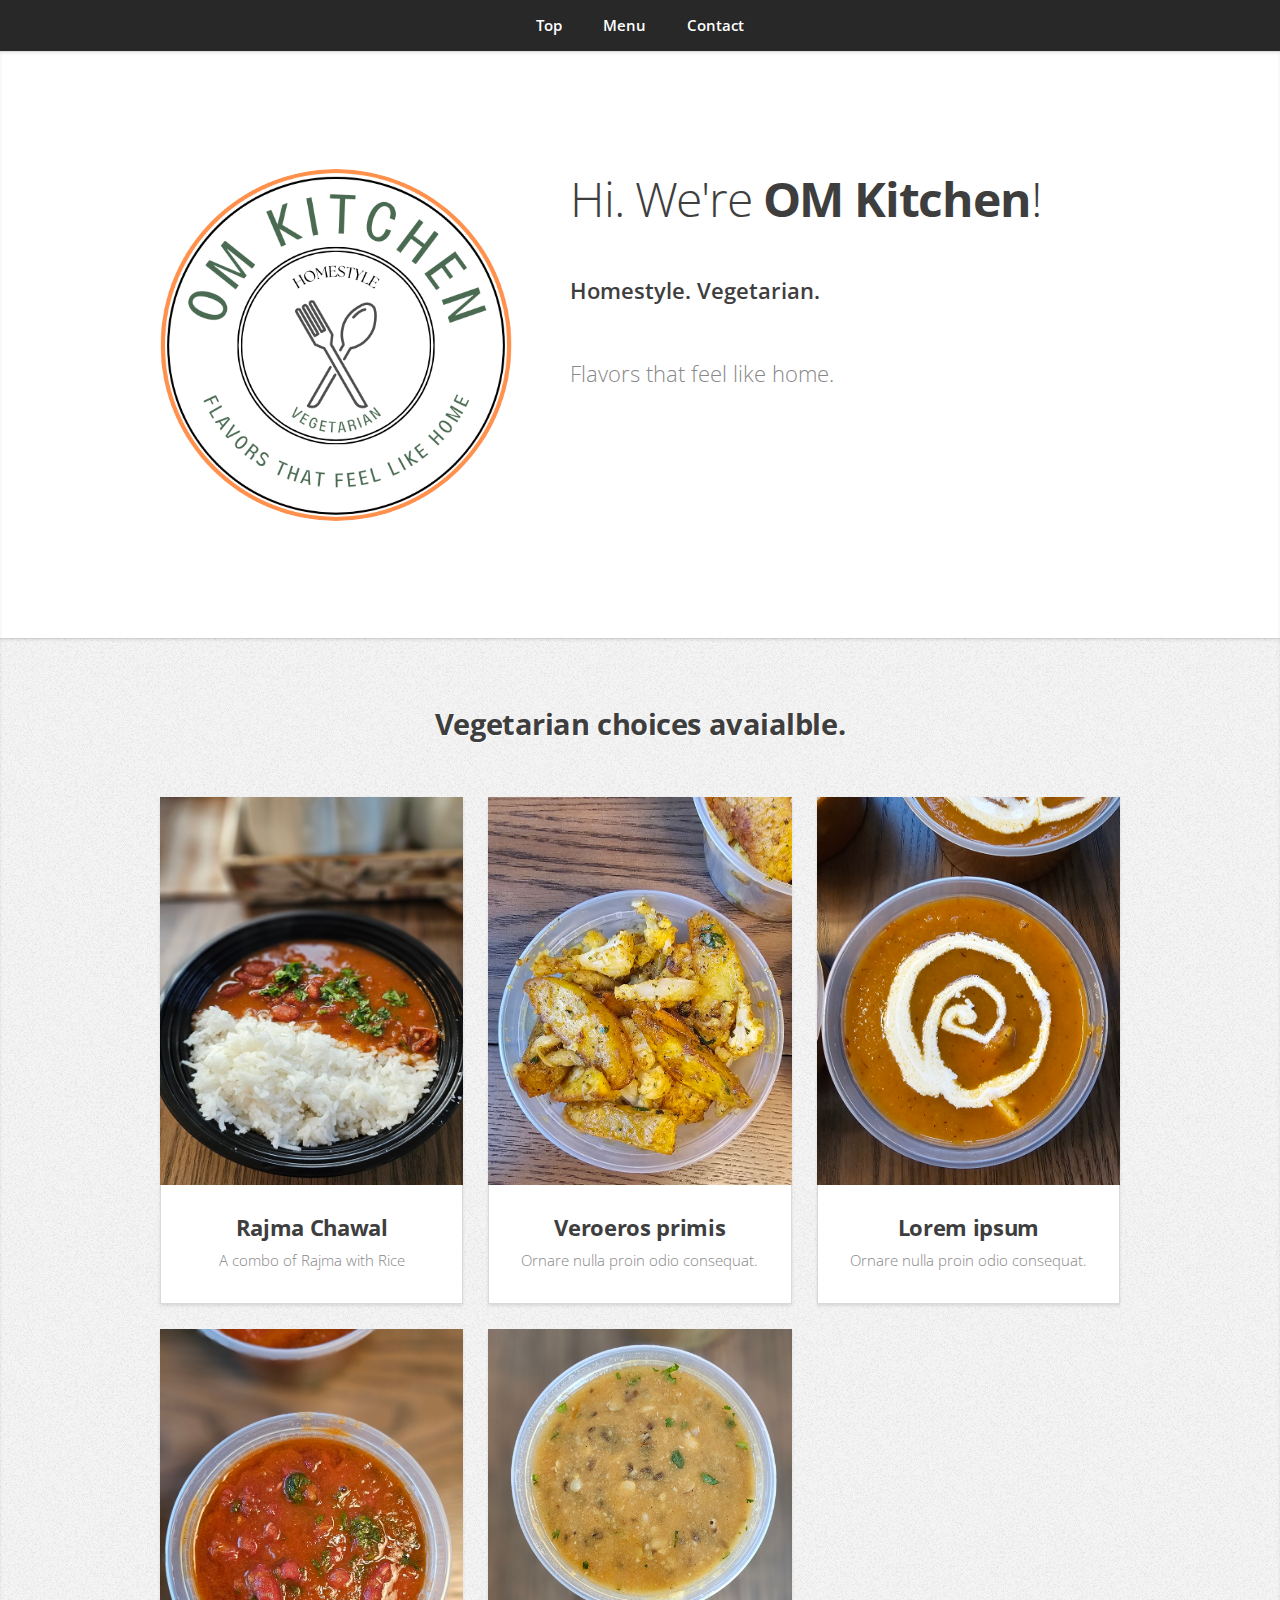
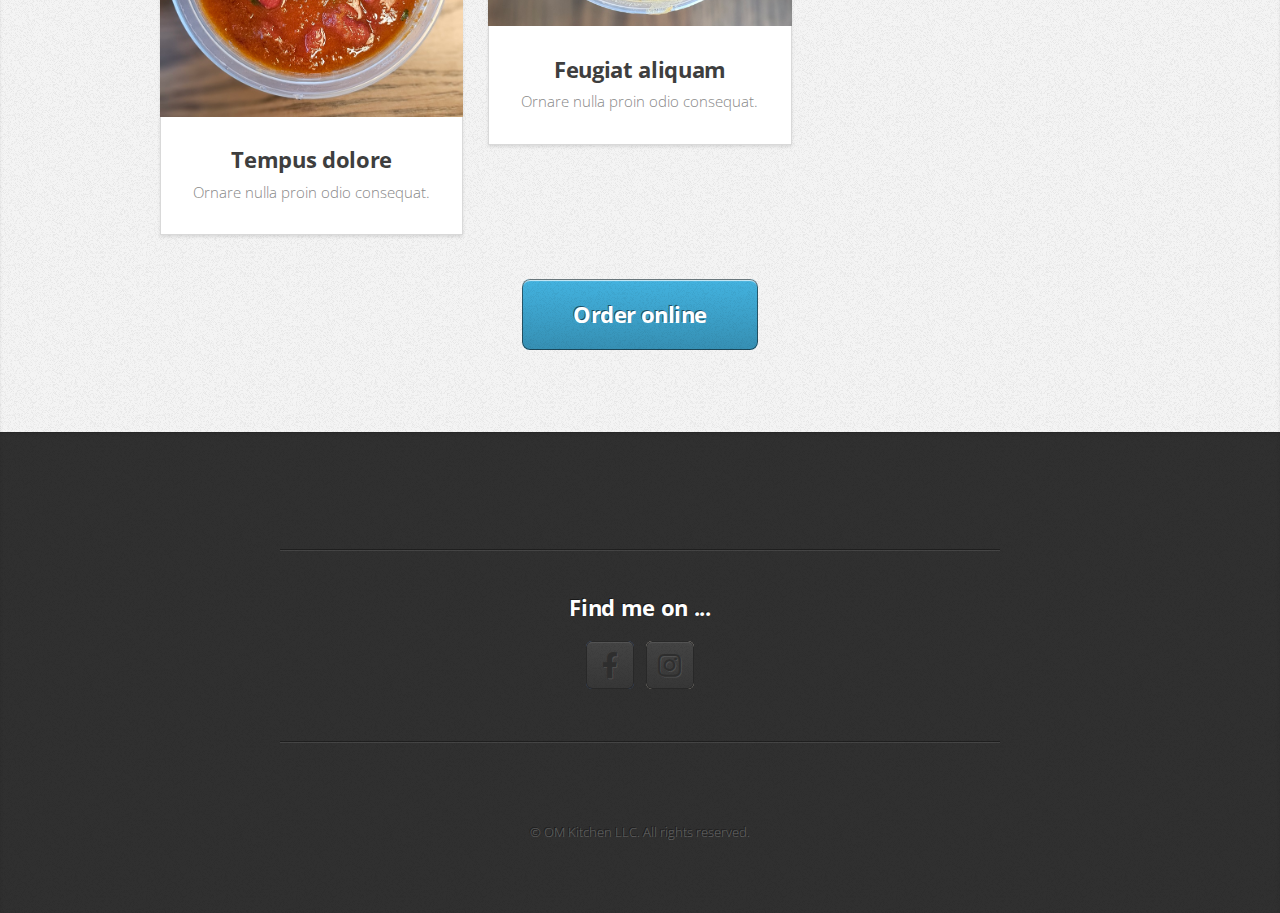
==== index.html @ d6ed2007 "Initial index page updates" ====
<!DOCTYPE HTML>
<!--
	Miniport by HTML5 UP
	html5up.net | @ajlkn
	Free for personal and commercial use under the CCA 3.0 license (html5up.net/license)
-->
<html>
	<head>
		<title>OM Kitchen - Flavors that feel like home</title>
		<meta charset="utf-8" />
		<meta name="viewport" content="width=device-width, initial-scale=1, user-scalable=no" />
		<link rel="stylesheet" href="assets/css/main.css" />
	</head>
	<body class="is-preload">

		<!-- Nav -->
			<nav id="nav">
				<ul class="container">
					<li><a href="#top">Top</a></li>
					<li><a href="#myMenu">Menu</a></li>
					<li><a href="#contact">Contact</a></li>
				</ul>
			</nav>

		<!-- Home -->
			<article id="top" class="wrapper style1">
				<div class="container">
					<div class="row">
						<div class="col-4 col-5-large col-12-medium">
							<span class="image fit"><img src="images/omkitchen_logo.png" alt="" /></span>
						</div>
						<div class="col-8 col-7-large col-12-medium">
							<header>
								<h1>Hi. We're <strong>OM Kitchen</strong>!</h1>
							</header>
							<p><strong>Homestyle. Vegetarian.</strong></p>
							<p>Flavors that feel like home.</p>
						</div>
					</div>
				</div>
			</article>

		<!-- Portfolio -->
			<article id="myMenu" class="wrapper style3">
				<div class="container">
					<header>
						<h2>Vegetarian choices avaialble.</h2>
					</header>
					<div class="row">
						<div class="col-4 col-6-medium col-12-small">
							<article class="box style2">
								<a href="#" class="image featured"><img src="images/combo_rc.jpg" alt="" /></a>
								<h3><a href="#">Rajma Chawal</a></h3>
								<p>A combo of Rajma with Rice</p>
							</article>
						</div>
						<div class="col-4 col-6-medium col-12-small">
							<article class="box style2">
								<a href="#" class="image featured"><img src="images/item_ga.jpg" alt="" /></a>
								<h3><a href="#">Veroeros primis</a></h3>
								<p>Ornare nulla proin odio consequat.</p>
							</article>
						</div>
						<div class="col-4 col-6-medium col-12-small">
							<article class="box style2">
								<a href="#" class="image featured"><img src="images/item_pbm.jpg" alt="" /></a>
								<h3><a href="#">Lorem ipsum</a></h3>
								<p>Ornare nulla proin odio consequat.</p>
							</article>
						</div>
						<div class="col-4 col-6-medium col-12-small">
							<article class="box style2">
								<a href="#" class="image featured"><img src="images/item_r.jpg" alt="" /></a>
								<h3><a href="#">Tempus dolore</a></h3>
								<p>Ornare nulla proin odio consequat.</p>
							</article>
						</div>
						<div class="col-4 col-6-medium col-12-small">
							<article class="box style2">
								<a href="#" class="image featured"><img src="images/item_dp.jpg" alt="" /></a>
								<h3><a href="#">Feugiat aliquam</a></h3>
								<p>Ornare nulla proin odio consequat.</p>
							</article>
						</div>
					</div>
					<footer>
						<a href="https://www.jotform.com/build/243621432026042" class="button large scrolly">Order online</a>
					</footer>
				</div>
			</article>

		<!-- Contact -->
			<article id="contact" class="wrapper style4">
				<div class="container medium">
					<div class="row">
						<div class="col-12">
							<hr />
							<h3>Find me on ...</h3>
							<ul class="social">
								<li><a href="#" class="icon brands fa-facebook-f"><span class="label">Facebook</span></a></li>
								<li><a href="#" class="icon brands fa-instagram"><span class="label">Instagram</span></a></li>
							</ul>
							<hr />
						</div>
					</div>
					<footer>
						<ul id="copyright">
							<li>&copy; OM Kitchen LLC. All rights reserved.</li>
						</ul>
					</footer>
				</div>
			</article>

		<!-- Scripts -->
			<script src="assets/js/jquery.min.js"></script>
			<script src="assets/js/jquery.scrolly.min.js"></script>
			<script src="assets/js/browser.min.js"></script>
			<script src="assets/js/breakpoints.min.js"></script>
			<script src="assets/js/util.js"></script>
			<script src="assets/js/main.js"></script>

	</body>
</html>
---- assets/css/main.css ----
@import url("https://fonts.googleapis.com/css?family=Open+Sans:300,300italic,600,600italic,700");
@import url("fontawesome-all.min.css");

/*
	Miniport by HTML5 UP
	html5up.net | @ajlkn
	Free for personal and commercial use under the CCA 3.0 license (html5up.net/license)
*/

html, body, div, span, applet, object,
iframe, h1, h2, h3, h4, h5, h6, p, blockquote,
pre, a, abbr, acronym, address, big, cite,
code, del, dfn, em, img, ins, kbd, q, s, samp,
small, strike, strong, sub, sup, tt, var, b,
u, i, center, dl, dt, dd, ol, ul, li, fieldset,
form, label, legend, table, caption, tbody,
tfoot, thead, tr, th, td, article, aside,
canvas, details, embed, figure, figcaption,
footer, header, hgroup, menu, nav, output, ruby,
section, summary, time, mark, audio, video {
	margin: 0;
	padding: 0;
	border: 0;
	font-size: 100%;
	font: inherit;
	vertical-align: baseline;}

article, aside, details, figcaption, figure,
footer, header, hgroup, menu, nav, section {
	display: block;}

body {
	line-height: 1;
}

ol, ul {
	list-style: none;
}

blockquote, q {
	quotes: none;
}

	blockquote:before, blockquote:after, q:before, q:after {
		content: '';
		content: none;
	}

table {
	border-collapse: collapse;
	border-spacing: 0;
}

body {
	-webkit-text-size-adjust: none;
}

mark {
	background-color: transparent;
	color: inherit;
}

input::-moz-focus-inner {
	border: 0;
	padding: 0;
}

input, select, textarea {
	-moz-appearance: none;
	-webkit-appearance: none;
	-ms-appearance: none;
	appearance: none;
}

/* Basic */

	html {
		box-sizing: border-box;
	}

	*, *:before, *:after {
		box-sizing: inherit;
	}

	body {
		padding-top: 3.5em;
	}

		body.is-preload *, body.is-preload *:before, body.is-preload *:after {
			-moz-animation: none !important;
			-webkit-animation: none !important;
			-ms-animation: none !important;
			animation: none !important;
			-moz-transition: none !important;
			-webkit-transition: none !important;
			-ms-transition: none !important;
			transition: none !important;
		}

	body, input, textarea, select {
		font-family: 'Open Sans', sans-serif;
		line-height: 1.85em;
		color: #888;
		font-weight: 300;
		font-size: 13pt;
	}

	a {
		-moz-transition: color .2s ease-in-out;
		-webkit-transition: color .2s ease-in-out;
		-ms-transition: color .2s ease-in-out;
		transition: color .2s ease-in-out;
		color: #43B3E0;
		text-decoration: underline;
	}

		a:hover {
			color: #43bff0 !important;
		}

		a img {
			border: 0;
		}

	b, strong {
		font-weight: 600;
		color: #3e3e3e;
	}

	i, em {
		font-style: italic;
	}

	sub {
		position: relative;
		top: 0.5em;
		font-size: 0.8em;
	}

	sup {
		position: relative;
		top: -0.5em;
		font-size: 0.8em;
	}

	blockquote {
		border-left: solid 0.75em #eee;
		padding: 1em 0 1em 1.5em;
		font-style: italic;
	}

	h1, h2, h3, h4, h5, h6 {
		color: #3e3e3e;
		margin: 0 0 0.75em 0;
	}

	h1 a, h2 a, h3 a, h4 a, h5 a, h6 a {
		text-decoration: none;
		color: inherit;
	}

	h2, h3, h4, h5, h6 {
		font-weight: 700;
	}

	h1 {
		font-size: 3.25em;
		letter-spacing: -0.025em;
		font-weight: 300;
	}

		h1 strong {
			font-weight: 700;
		}

	h2 {
		font-size: 2em;
		letter-spacing: -0.015em;
	}

	h3 {
		font-size: 1.5em;
		letter-spacing: -0.015em;
	}

	em, i {
		font-style: italic;
	}

	br.clear {
		clear: both;
	}

	hr {
		border: 0;
		border-top: solid 1px #444;
		border-top-color: rgba(0, 0, 0, 0.35);
		box-shadow: 0px 1px 0px 0px rgba(255, 255, 255, 0.1);
		height: 1px;
		margin: 3em 0;
	}

	p, ul, ol, dl, table {
		margin-bottom: 2em;
	}

	header {
		margin: 0 0 3em 0;
	}

		header > p {
			font-size: 1.25em;
			margin: 0;
		}

	footer {
		margin: 3em 0 0 0;
	}

		footer > p {
			font-size: 1.25em;
		}

/* Container */

	.container {
		margin: 0 auto;
		max-width: calc(100% - 50px);
		width: 1200px;
	}

		.container.medium {
			width: 900px;
		}

		@media screen and (max-width: 1680px) {

			.container {
				width: 1200px;
			}

				.container.medium {
					width: 900px;
				}

		}

		@media screen and (max-width: 1280px) {

			.container {
				width: 960px;
			}

				.container.medium {
					width: 720px;
				}

		}

		@media screen and (max-width: 980px) {

			.container {
				width: 100%;
			}

				.container.medium {
					width: 75%;
				}

		}

		@media screen and (max-width: 736px) {

			.container {
				width: 100%;
				max-width: calc(100% - 30px);
			}

				.container.medium {
					width: 100%;
				}

		}

/* Row */

	.row {
		display: flex;
		flex-wrap: wrap;
		box-sizing: border-box;
		align-items: stretch;
	}

		.row > * {
			box-sizing: border-box;
		}

		.row.gtr-uniform > * > :last-child {
			margin-bottom: 0;
		}

		.row.aln-left {
			justify-content: flex-start;
		}

		.row.aln-center {
			justify-content: center;
		}

		.row.aln-right {
			justify-content: flex-end;
		}

		.row.aln-top {
			align-items: flex-start;
		}

		.row.aln-middle {
			align-items: center;
		}

		.row.aln-bottom {
			align-items: flex-end;
		}

		.row > .imp {
			order: -1;
		}

		.row > .col-1 {
			width: 8.33333%;
		}

		.row > .off-1 {
			margin-left: 8.33333%;
		}

		.row > .col-2 {
			width: 16.66667%;
		}

		.row > .off-2 {
			margin-left: 16.66667%;
		}

		.row > .col-3 {
			width: 25%;
		}

		.row > .off-3 {
			margin-left: 25%;
		}

		.row > .col-4 {
			width: 33.33333%;
		}

		.row > .off-4 {
			margin-left: 33.33333%;
		}

		.row > .col-5 {
			width: 41.66667%;
		}

		.row > .off-5 {
			margin-left: 41.66667%;
		}

		.row > .col-6 {
			width: 50%;
		}

		.row > .off-6 {
			margin-left: 50%;
		}

		.row > .col-7 {
			width: 58.33333%;
		}

		.row > .off-7 {
			margin-left: 58.33333%;
		}

		.row > .col-8 {
			width: 66.66667%;
		}

		.row > .off-8 {
			margin-left: 66.66667%;
		}

		.row > .col-9 {
			width: 75%;
		}

		.row > .off-9 {
			margin-left: 75%;
		}

		.row > .col-10 {
			width: 83.33333%;
		}

		.row > .off-10 {
			margin-left: 83.33333%;
		}

		.row > .col-11 {
			width: 91.66667%;
		}

		.row > .off-11 {
			margin-left: 91.66667%;
		}

		.row > .col-12 {
			width: 100%;
		}

		.row > .off-12 {
			margin-left: 100%;
		}

		.row.gtr-0 {
			margin-top: 0px;
			margin-left: 0px;
		}

			.row.gtr-0 > * {
				padding: 0px 0 0 0px;
			}

			.row.gtr-0.gtr-uniform {
				margin-top: 0px;
			}

				.row.gtr-0.gtr-uniform > * {
					padding-top: 0px;
				}

		.row.gtr-25 {
			margin-top: -6.25px;
			margin-left: -6.25px;
		}

			.row.gtr-25 > * {
				padding: 6.25px 0 0 6.25px;
			}

			.row.gtr-25.gtr-uniform {
				margin-top: -6.25px;
			}

				.row.gtr-25.gtr-uniform > * {
					padding-top: 6.25px;
				}

		.row.gtr-50 {
			margin-top: -12.5px;
			margin-left: -12.5px;
		}

			.row.gtr-50 > * {
				padding: 12.5px 0 0 12.5px;
			}

			.row.gtr-50.gtr-uniform {
				margin-top: -12.5px;
			}

				.row.gtr-50.gtr-uniform > * {
					padding-top: 12.5px;
				}

		.row {
			margin-top: -25px;
			margin-left: -25px;
		}

			.row > * {
				padding: 25px 0 0 25px;
			}

			.row.gtr-uniform {
				margin-top: -25px;
			}

				.row.gtr-uniform > * {
					padding-top: 25px;
				}

		.row.gtr-150 {
			margin-top: -37.5px;
			margin-left: -37.5px;
		}

			.row.gtr-150 > * {
				padding: 37.5px 0 0 37.5px;
			}

			.row.gtr-150.gtr-uniform {
				margin-top: -37.5px;
			}

				.row.gtr-150.gtr-uniform > * {
					padding-top: 37.5px;
				}

		.row.gtr-200 {
			margin-top: -50px;
			margin-left: -50px;
		}

			.row.gtr-200 > * {
				padding: 50px 0 0 50px;
			}

			.row.gtr-200.gtr-uniform {
				margin-top: -50px;
			}

				.row.gtr-200.gtr-uniform > * {
					padding-top: 50px;
				}

		@media screen and (max-width: 1680px) {

			.row {
				display: flex;
				flex-wrap: wrap;
				box-sizing: border-box;
				align-items: stretch;
			}

				.row > * {
					box-sizing: border-box;
				}

				.row.gtr-uniform > * > :last-child {
					margin-bottom: 0;
				}

				.row.aln-left {
					justify-content: flex-start;
				}

				.row.aln-center {
					justify-content: center;
				}

				.row.aln-right {
					justify-content: flex-end;
				}

				.row.aln-top {
					align-items: flex-start;
				}

				.row.aln-middle {
					align-items: center;
				}

				.row.aln-bottom {
					align-items: flex-end;
				}

				.row > .imp-xlarge {
					order: -1;
				}

				.row > .col-1-xlarge {
					width: 8.33333%;
				}

				.row > .off-1-xlarge {
					margin-left: 8.33333%;
				}

				.row > .col-2-xlarge {
					width: 16.66667%;
				}

				.row > .off-2-xlarge {
					margin-left: 16.66667%;
				}

				.row > .col-3-xlarge {
					width: 25%;
				}

				.row > .off-3-xlarge {
					margin-left: 25%;
				}

				.row > .col-4-xlarge {
					width: 33.33333%;
				}

				.row > .off-4-xlarge {
					margin-left: 33.33333%;
				}

				.row > .col-5-xlarge {
					width: 41.66667%;
				}

				.row > .off-5-xlarge {
					margin-left: 41.66667%;
				}

				.row > .col-6-xlarge {
					width: 50%;
				}

				.row > .off-6-xlarge {
					margin-left: 50%;
				}

				.row > .col-7-xlarge {
					width: 58.33333%;
				}

				.row > .off-7-xlarge {
					margin-left: 58.33333%;
				}

				.row > .col-8-xlarge {
					width: 66.66667%;
				}

				.row > .off-8-xlarge {
					margin-left: 66.66667%;
				}

				.row > .col-9-xlarge {
					width: 75%;
				}

				.row > .off-9-xlarge {
					margin-left: 75%;
				}

				.row > .col-10-xlarge {
					width: 83.33333%;
				}

				.row > .off-10-xlarge {
					margin-left: 83.33333%;
				}

				.row > .col-11-xlarge {
					width: 91.66667%;
				}

				.row > .off-11-xlarge {
					margin-left: 91.66667%;
				}

				.row > .col-12-xlarge {
					width: 100%;
				}

				.row > .off-12-xlarge {
					margin-left: 100%;
				}

				.row.gtr-0 {
					margin-top: 0px;
					margin-left: 0px;
				}

					.row.gtr-0 > * {
						padding: 0px 0 0 0px;
					}

					.row.gtr-0.gtr-uniform {
						margin-top: 0px;
					}

						.row.gtr-0.gtr-uniform > * {
							padding-top: 0px;
						}

				.row.gtr-25 {
					margin-top: -6.25px;
					margin-left: -6.25px;
				}

					.row.gtr-25 > * {
						padding: 6.25px 0 0 6.25px;
					}

					.row.gtr-25.gtr-uniform {
						margin-top: -6.25px;
					}

						.row.gtr-25.gtr-uniform > * {
							padding-top: 6.25px;
						}

				.row.gtr-50 {
					margin-top: -12.5px;
					margin-left: -12.5px;
				}

					.row.gtr-50 > * {
						padding: 12.5px 0 0 12.5px;
					}

					.row.gtr-50.gtr-uniform {
						margin-top: -12.5px;
					}

						.row.gtr-50.gtr-uniform > * {
							padding-top: 12.5px;
						}

				.row {
					margin-top: -25px;
					margin-left: -25px;
				}

					.row > * {
						padding: 25px 0 0 25px;
					}

					.row.gtr-uniform {
						margin-top: -25px;
					}

						.row.gtr-uniform > * {
							padding-top: 25px;
						}

				.row.gtr-150 {
					margin-top: -37.5px;
					margin-left: -37.5px;
				}

					.row.gtr-150 > * {
						padding: 37.5px 0 0 37.5px;
					}

					.row.gtr-150.gtr-uniform {
						margin-top: -37.5px;
					}

						.row.gtr-150.gtr-uniform > * {
							padding-top: 37.5px;
						}

				.row.gtr-200 {
					margin-top: -50px;
					margin-left: -50px;
				}

					.row.gtr-200 > * {
						padding: 50px 0 0 50px;
					}

					.row.gtr-200.gtr-uniform {
						margin-top: -50px;
					}

						.row.gtr-200.gtr-uniform > * {
							padding-top: 50px;
						}

		}

		@media screen and (max-width: 1280px) {

			.row {
				display: flex;
				flex-wrap: wrap;
				box-sizing: border-box;
				align-items: stretch;
			}

				.row > * {
					box-sizing: border-box;
				}

				.row.gtr-uniform > * > :last-child {
					margin-bottom: 0;
				}

				.row.aln-left {
					justify-content: flex-start;
				}

				.row.aln-center {
					justify-content: center;
				}

				.row.aln-right {
					justify-content: flex-end;
				}

				.row.aln-top {
					align-items: flex-start;
				}

				.row.aln-middle {
					align-items: center;
				}

				.row.aln-bottom {
					align-items: flex-end;
				}

				.row > .imp-large {
					order: -1;
				}

				.row > .col-1-large {
					width: 8.33333%;
				}

				.row > .off-1-large {
					margin-left: 8.33333%;
				}

				.row > .col-2-large {
					width: 16.66667%;
				}

				.row > .off-2-large {
					margin-left: 16.66667%;
				}

				.row > .col-3-large {
					width: 25%;
				}

				.row > .off-3-large {
					margin-left: 25%;
				}

				.row > .col-4-large {
					width: 33.33333%;
				}

				.row > .off-4-large {
					margin-left: 33.33333%;
				}

				.row > .col-5-large {
					width: 41.66667%;
				}

				.row > .off-5-large {
					margin-left: 41.66667%;
				}

				.row > .col-6-large {
					width: 50%;
				}

				.row > .off-6-large {
					margin-left: 50%;
				}

				.row > .col-7-large {
					width: 58.33333%;
				}

				.row > .off-7-large {
					margin-left: 58.33333%;
				}

				.row > .col-8-large {
					width: 66.66667%;
				}

				.row > .off-8-large {
					margin-left: 66.66667%;
				}

				.row > .col-9-large {
					width: 75%;
				}

				.row > .off-9-large {
					margin-left: 75%;
				}

				.row > .col-10-large {
					width: 83.33333%;
				}

				.row > .off-10-large {
					margin-left: 83.33333%;
				}

				.row > .col-11-large {
					width: 91.66667%;
				}

				.row > .off-11-large {
					margin-left: 91.66667%;
				}

				.row > .col-12-large {
					width: 100%;
				}

				.row > .off-12-large {
					margin-left: 100%;
				}

				.row.gtr-0 {
					margin-top: 0px;
					margin-left: 0px;
				}

					.row.gtr-0 > * {
						padding: 0px 0 0 0px;
					}

					.row.gtr-0.gtr-uniform {
						margin-top: 0px;
					}

						.row.gtr-0.gtr-uniform > * {
							padding-top: 0px;
						}

				.row.gtr-25 {
					margin-top: -6.25px;
					margin-left: -6.25px;
				}

					.row.gtr-25 > * {
						padding: 6.25px 0 0 6.25px;
					}

					.row.gtr-25.gtr-uniform {
						margin-top: -6.25px;
					}

						.row.gtr-25.gtr-uniform > * {
							padding-top: 6.25px;
						}

				.row.gtr-50 {
					margin-top: -12.5px;
					margin-left: -12.5px;
				}

					.row.gtr-50 > * {
						padding: 12.5px 0 0 12.5px;
					}

					.row.gtr-50.gtr-uniform {
						margin-top: -12.5px;
					}

						.row.gtr-50.gtr-uniform > * {
							padding-top: 12.5px;
						}

				.row {
					margin-top: -25px;
					margin-left: -25px;
				}

					.row > * {
						padding: 25px 0 0 25px;
					}

					.row.gtr-uniform {
						margin-top: -25px;
					}

						.row.gtr-uniform > * {
							padding-top: 25px;
						}

				.row.gtr-150 {
					margin-top: -37.5px;
					margin-left: -37.5px;
				}

					.row.gtr-150 > * {
						padding: 37.5px 0 0 37.5px;
					}

					.row.gtr-150.gtr-uniform {
						margin-top: -37.5px;
					}

						.row.gtr-150.gtr-uniform > * {
							padding-top: 37.5px;
						}

				.row.gtr-200 {
					margin-top: -50px;
					margin-left: -50px;
				}

					.row.gtr-200 > * {
						padding: 50px 0 0 50px;
					}

					.row.gtr-200.gtr-uniform {
						margin-top: -50px;
					}

						.row.gtr-200.gtr-uniform > * {
							padding-top: 50px;
						}

		}

		@media screen and (max-width: 980px) {

			.row {
				display: flex;
				flex-wrap: wrap;
				box-sizing: border-box;
				align-items: stretch;
			}

				.row > * {
					box-sizing: border-box;
				}

				.row.gtr-uniform > * > :last-child {
					margin-bottom: 0;
				}

				.row.aln-left {
					justify-content: flex-start;
				}

				.row.aln-center {
					justify-content: center;
				}

				.row.aln-right {
					justify-content: flex-end;
				}

				.row.aln-top {
					align-items: flex-start;
				}

				.row.aln-middle {
					align-items: center;
				}

				.row.aln-bottom {
					align-items: flex-end;
				}

				.row > .imp-medium {
					order: -1;
				}

				.row > .col-1-medium {
					width: 8.33333%;
				}

				.row > .off-1-medium {
					margin-left: 8.33333%;
				}

				.row > .col-2-medium {
					width: 16.66667%;
				}

				.row > .off-2-medium {
					margin-left: 16.66667%;
				}

				.row > .col-3-medium {
					width: 25%;
				}

				.row > .off-3-medium {
					margin-left: 25%;
				}

				.row > .col-4-medium {
					width: 33.33333%;
				}

				.row > .off-4-medium {
					margin-left: 33.33333%;
				}

				.row > .col-5-medium {
					width: 41.66667%;
				}

				.row > .off-5-medium {
					margin-left: 41.66667%;
				}

				.row > .col-6-medium {
					width: 50%;
				}

				.row > .off-6-medium {
					margin-left: 50%;
				}

				.row > .col-7-medium {
					width: 58.33333%;
				}

				.row > .off-7-medium {
					margin-left: 58.33333%;
				}

				.row > .col-8-medium {
					width: 66.66667%;
				}

				.row > .off-8-medium {
					margin-left: 66.66667%;
				}

				.row > .col-9-medium {
					width: 75%;
				}

				.row > .off-9-medium {
					margin-left: 75%;
				}

				.row > .col-10-medium {
					width: 83.33333%;
				}

				.row > .off-10-medium {
					margin-left: 83.33333%;
				}

				.row > .col-11-medium {
					width: 91.66667%;
				}

				.row > .off-11-medium {
					margin-left: 91.66667%;
				}

				.row > .col-12-medium {
					width: 100%;
				}

				.row > .off-12-medium {
					margin-left: 100%;
				}

				.row.gtr-0 {
					margin-top: 0px;
					margin-left: 0px;
				}

					.row.gtr-0 > * {
						padding: 0px 0 0 0px;
					}

					.row.gtr-0.gtr-uniform {
						margin-top: 0px;
					}

						.row.gtr-0.gtr-uniform > * {
							padding-top: 0px;
						}

				.row.gtr-25 {
					margin-top: -6.25px;
					margin-left: -6.25px;
				}

					.row.gtr-25 > * {
						padding: 6.25px 0 0 6.25px;
					}

					.row.gtr-25.gtr-uniform {
						margin-top: -6.25px;
					}

						.row.gtr-25.gtr-uniform > * {
							padding-top: 6.25px;
						}

				.row.gtr-50 {
					margin-top: -12.5px;
					margin-left: -12.5px;
				}

					.row.gtr-50 > * {
						padding: 12.5px 0 0 12.5px;
					}

					.row.gtr-50.gtr-uniform {
						margin-top: -12.5px;
					}

						.row.gtr-50.gtr-uniform > * {
							padding-top: 12.5px;
						}

				.row {
					margin-top: -25px;
					margin-left: -25px;
				}

					.row > * {
						padding: 25px 0 0 25px;
					}

					.row.gtr-uniform {
						margin-top: -25px;
					}

						.row.gtr-uniform > * {
							padding-top: 25px;
						}

				.row.gtr-150 {
					margin-top: -37.5px;
					margin-left: -37.5px;
				}

					.row.gtr-150 > * {
						padding: 37.5px 0 0 37.5px;
					}

					.row.gtr-150.gtr-uniform {
						margin-top: -37.5px;
					}

						.row.gtr-150.gtr-uniform > * {
							padding-top: 37.5px;
						}

				.row.gtr-200 {
					margin-top: -50px;
					margin-left: -50px;
				}

					.row.gtr-200 > * {
						padding: 50px 0 0 50px;
					}

					.row.gtr-200.gtr-uniform {
						margin-top: -50px;
					}

						.row.gtr-200.gtr-uniform > * {
							padding-top: 50px;
						}

		}

		@media screen and (max-width: 736px) {

			.row {
				display: flex;
				flex-wrap: wrap;
				box-sizing: border-box;
				align-items: stretch;
			}

				.row > * {
					box-sizing: border-box;
				}

				.row.gtr-uniform > * > :last-child {
					margin-bottom: 0;
				}

				.row.aln-left {
					justify-content: flex-start;
				}

				.row.aln-center {
					justify-content: center;
				}

				.row.aln-right {
					justify-content: flex-end;
				}

				.row.aln-top {
					align-items: flex-start;
				}

				.row.aln-middle {
					align-items: center;
				}

				.row.aln-bottom {
					align-items: flex-end;
				}

				.row > .imp-small {
					order: -1;
				}

				.row > .col-1-small {
					width: 8.33333%;
				}

				.row > .off-1-small {
					margin-left: 8.33333%;
				}

				.row > .col-2-small {
					width: 16.66667%;
				}

				.row > .off-2-small {
					margin-left: 16.66667%;
				}

				.row > .col-3-small {
					width: 25%;
				}

				.row > .off-3-small {
					margin-left: 25%;
				}

				.row > .col-4-small {
					width: 33.33333%;
				}

				.row > .off-4-small {
					margin-left: 33.33333%;
				}

				.row > .col-5-small {
					width: 41.66667%;
				}

				.row > .off-5-small {
					margin-left: 41.66667%;
				}

				.row > .col-6-small {
					width: 50%;
				}

				.row > .off-6-small {
					margin-left: 50%;
				}

				.row > .col-7-small {
					width: 58.33333%;
				}

				.row > .off-7-small {
					margin-left: 58.33333%;
				}

				.row > .col-8-small {
					width: 66.66667%;
				}

				.row > .off-8-small {
					margin-left: 66.66667%;
				}

				.row > .col-9-small {
					width: 75%;
				}

				.row > .off-9-small {
					margin-left: 75%;
				}

				.row > .col-10-small {
					width: 83.33333%;
				}

				.row > .off-10-small {
					margin-left: 83.33333%;
				}

				.row > .col-11-small {
					width: 91.66667%;
				}

				.row > .off-11-small {
					margin-left: 91.66667%;
				}

				.row > .col-12-small {
					width: 100%;
				}

				.row > .off-12-small {
					margin-left: 100%;
				}

				.row.gtr-0 {
					margin-top: 0px;
					margin-left: 0px;
				}

					.row.gtr-0 > * {
						padding: 0px 0 0 0px;
					}

					.row.gtr-0.gtr-uniform {
						margin-top: 0px;
					}

						.row.gtr-0.gtr-uniform > * {
							padding-top: 0px;
						}

				.row.gtr-25 {
					margin-top: -3.75px;
					margin-left: -3.75px;
				}

					.row.gtr-25 > * {
						padding: 3.75px 0 0 3.75px;
					}

					.row.gtr-25.gtr-uniform {
						margin-top: -3.75px;
					}

						.row.gtr-25.gtr-uniform > * {
							padding-top: 3.75px;
						}

				.row.gtr-50 {
					margin-top: -7.5px;
					margin-left: -7.5px;
				}

					.row.gtr-50 > * {
						padding: 7.5px 0 0 7.5px;
					}

					.row.gtr-50.gtr-uniform {
						margin-top: -7.5px;
					}

						.row.gtr-50.gtr-uniform > * {
							padding-top: 7.5px;
						}

				.row {
					margin-top: -15px;
					margin-left: -15px;
				}

					.row > * {
						padding: 15px 0 0 15px;
					}

					.row.gtr-uniform {
						margin-top: -15px;
					}

						.row.gtr-uniform > * {
							padding-top: 15px;
						}

				.row.gtr-150 {
					margin-top: -22.5px;
					margin-left: -22.5px;
				}

					.row.gtr-150 > * {
						padding: 22.5px 0 0 22.5px;
					}

					.row.gtr-150.gtr-uniform {
						margin-top: -22.5px;
					}

						.row.gtr-150.gtr-uniform > * {
							padding-top: 22.5px;
						}

				.row.gtr-200 {
					margin-top: -30px;
					margin-left: -30px;
				}

					.row.gtr-200 > * {
						padding: 30px 0 0 30px;
					}

					.row.gtr-200.gtr-uniform {
						margin-top: -30px;
					}

						.row.gtr-200.gtr-uniform > * {
							padding-top: 30px;
						}

		}

/* Form */

	form label {
		color: #3e3e3e;
		font-weight: 700;
		display: block;
		margin: 0 0 0.5em 0;
	}

	form input[type=text],
	form input[type=email],
	form input[type=password],
	form select,
	form textarea {
		-moz-transition: background .2s ease-in-out, box-shadow .2s ease-in-out;
		-webkit-transition: background .2s ease-in-out, box-shadow .2s ease-in-out;
		-ms-transition: background .2s ease-in-out, box-shadow .2s ease-in-out;
		transition: background .2s ease-in-out, box-shadow .2s ease-in-out;
		-webkit-appearance: none;
		display: block;
		border: 0;
		padding: 0.75em;
		font-size: 1em;
		border-radius: 8px;
		border: solid 1px #ddd;
		background: #fff;
		color: #bbb;
		box-shadow: inset 0px 2px 3px 1px rgba(0, 0, 0, 0.05), 0px 1px 0px 0px rgba(255, 255, 255, 0.025);
		width: 100%;
	}

		form input[type=text]:focus,
		form input[type=email]:focus,
		form input[type=password]:focus,
		form select:focus,
		form textarea:focus {
			background: #fafafa;
			box-shadow: inset 0px 2px 5px 0px rgba(0, 0, 0, 0.05), 0px 1px 0px 0px rgba(255, 255, 255, 0.025), inset 0px 0px 2px 1px #43bff0;
		}

	form textarea {
		height: 15em;
	}

	form .actions:last-child {
		margin-bottom: 0;
	}

	form ::-webkit-input-placeholder {
		color: #555 !important;
	}

	form :-moz-placeholder {
		color: #555 !important;
	}

	form ::-moz-placeholder {
		color: #555 !important;
	}

	form :-ms-input-placeholder {
		color: #555 !important;
	}

	form ::-moz-focus-inner {
		border: 0;
	}

/* Tables */

	table {
		width: 100%;
	}

		table.default {
			width: 100%;
		}

			table.default tr {
				border-top: solid 1px #eee;
			}

				table.default tr:first-child {
					border-top: 0;
				}

			table.default td {
				padding: 0.5em 1em 0.5em 1em;
			}

			table.default th {
				text-align: left;
				padding: 0.5em 1em 0.5em 1em;
				font-weight: 600;
				margin: 0 0 1em 0;
			}

			table.default thead {
				background: #4f4f4f;
				color: #fff;
			}

/* Section/Article */

	section, article {
		margin-bottom: 3em;
	}

	section > :last-child,
	article > :last-child,
	section:last-child,
	article:last-child {
		margin-bottom: 0;
	}

/* Image */

	.image {
		display: inline-block;
		position: relative;
	}

		.image img {
			display: block;
			width: 100%;
		}

		.image.fit {
			display: block;
			width: 100%;
		}

		.image.featured {
			display: block;
			width: 100%;
			margin: 0 0 2em 0;
		}

		.image.left {
			float: left;
			margin: 0 2em 2em 0;
		}

		.image.centered {
			display: block;
			margin: 0 0 2em 0;
		}

			.image.centered img {
				margin: 0 auto;
				width: auto;
			}

/* Button */

	input[type="button"],
	input[type="submit"],
	input[type="reset"],
	button,
	.button {
		background-image: url("images/bg.png"), -moz-linear-gradient(top, rgba(0, 0, 0, 0), rgba(0, 0, 0, 0.2));
		background-image: url("images/bg.png"), -webkit-linear-gradient(top, rgba(0, 0, 0, 0), rgba(0, 0, 0, 0.2));
		background-image: url("images/bg.png"), -ms-linear-gradient(top, rgba(0, 0, 0, 0), rgba(0, 0, 0, 0.2));
		background-image: url("images/bg.png"), linear-gradient(top, rgba(0, 0, 0, 0), rgba(0, 0, 0, 0.2));
		-moz-transition: background-color .2s ease-in-out;
		-webkit-transition: background-color .2s ease-in-out;
		-ms-transition: background-color .2s ease-in-out;
		transition: background-color .2s ease-in-out;
		-webkit-appearance: none;
		position: relative;
		display: inline-block;
		color: #fff !important;
		text-decoration: none;
		font-weight: 700;
		border: 0;
		outline: 0;
		cursor: pointer;
		border-radius: 8px;
		text-shadow: -1px -1px 0.5px rgba(0, 0, 0, 0.5);
		overflow: hidden;
		box-shadow: inset 0px 0px 0px 1px rgba(0, 0, 0, 0.5), inset 0px 2px 1px 0px rgba(255, 255, 255, 0.75);
		background-color: #43B3E0;
		padding: 1em 2.35em 1em 2.35em;
		font-size: 1.1em;
		max-width: 24em;
	}

		input[type="button"]:hover,
		input[type="submit"]:hover,
		input[type="reset"]:hover,
		button:hover,
		.button:hover {
			background-color: #43bff0;
			color: #fff !important;
		}

		input[type="button"]:active,
		input[type="submit"]:active,
		input[type="reset"]:active,
		button:active,
		.button:active {
			background-color: #3BA8D3;
			top: 1px;
		}

		input[type="button"].large,
		input[type="submit"].large,
		input[type="reset"].large,
		button.large,
		.button.large {
			font-size: 1.5em;
			letter-spacing: -0.025em;
		}

		input[type="button"].alt,
		input[type="submit"].alt,
		input[type="reset"].alt,
		button.alt,
		.button.alt {
			background-color: #444;
			box-shadow: inset 0px 0px 0px 1px #242424, inset 0px 2px 1px 0px rgba(255, 255, 255, 0.2);
		}

			input[type="button"].alt:hover,
			input[type="submit"].alt:hover,
			input[type="reset"].alt:hover,
			button.alt:hover,
			.button.alt:hover {
				background-color: #4f4f4f;
				color: #fff !important;
			}

			input[type="button"].alt:active,
			input[type="submit"].alt:active,
			input[type="reset"].alt:active,
			button.alt:active,
			.button.alt:active {
				background-color: #3f3f3f;
			}

/* List */

	ul {
		list-style: disc;
		padding-left: 1em;
	}

		ul li {
			padding-left: 0.5em;
		}

	ol {
		list-style: decimal;
		padding-left: 1.25em;
	}

		ol li {
			padding-left: 0.25em;
		}

/* Social */

	ul.social {
		cursor: default;
		margin: 0;
		list-style: none;
		padding-left: 0;
	}

		ul.social li {
			position: relative;
			display: inline-block;
			margin: 0.25em;
			top: 0;
			padding-left: 0;
		}

			ul.social li a {
				-moz-transition: top .2s ease-in-out;
				-webkit-transition: top .2s ease-in-out;
				-ms-transition: top .2s ease-in-out;
				transition: top .2s ease-in-out;
				display: block;
				width: 48px;
				height: 48px;
				border-radius: 6px;
				top: 0;
				position: relative;
			}

				ul.social li a:before {
					background-image: url("images/bg.png"), -moz-linear-gradient(top, rgba(0, 0, 0, 0), rgba(0, 0, 0, 0.2));
					background-image: url("images/bg.png"), -webkit-linear-gradient(top, rgba(0, 0, 0, 0), rgba(0, 0, 0, 0.2));
					background-image: url("images/bg.png"), -ms-linear-gradient(top, rgba(0, 0, 0, 0), rgba(0, 0, 0, 0.2));
					background-image: url("images/bg.png"), linear-gradient(top, rgba(0, 0, 0, 0), rgba(0, 0, 0, 0.2));
					-moz-transition: background-color .2s ease-in-out;
					-webkit-transition: background-color .2s ease-in-out;
					-ms-transition: background-color .2s ease-in-out;
					transition: background-color .2s ease-in-out;
					background-color: #444;
					border-radius: 6px;
					box-shadow: inset 0px 0px 0px 1px #282828, inset 0px 2px 1px 0px rgba(255, 255, 255, 0.1);
					color: #2E2E2E !important;
					display: block;
					font-size: 26px;
					height: 48px;
					line-height: 48px;
					text-align: center;
					outline: 0;
					overflow: hidden;
					text-shadow: 1px 1px 0px rgba(255, 255, 255, 0.1);
					width: 48px;
				}

				ul.social li a.fa-twitter {
					background-color: #2DAAE4;
				}

				ul.social li a.fa-facebook-f {
					background-color: #3C5A98;
				}

				ul.social li a.fa-dribbble {
					background-color: #C4376B;
				}

				ul.social li a.fa-linkedin-in {
					background-color: #006599;
				}

				ul.social li a.fa-tumblr {
					background-color: #51718A;
				}

				ul.social li a.fa-google-plus {
					background-color: #DA2713;
				}

				ul.social li a.fa-github {
					background-color: #FAFAFA;
				}

				ul.social li a.fa-rss {
					background-color: #F2600B;
				}

				ul.social li a.fa-instagram {
					background-color: #E0D7C8;
				}

				ul.social li a.fa-foursquare {
					background-color: #39A3D4;
				}

				ul.social li a.fa-skype {
					background-color: #10BEF1;
				}

				ul.social li a.fa-soundcloud {
					background-color: #FE5419;
				}

				ul.social li a.fa-youtube {
					background-color: #BF2E25;
				}

				ul.social li a.fa-blogger {
					background-color: #FF6501;
				}

				ul.social li a.fa-flickr {
					background-color: #0062DB;
				}

				ul.social li a.fa-vimeo {
					background-color: #4C8AB0;
				}

				ul.social li a:hover {
					top: -5px;
				}

					ul.social li a:hover:before {
						background-color: transparent;
					}

/* Actions */

	ul.actions {
		list-style: none;
		padding-left: 0;
	}

		ul.actions li {
			display: inline-block;
			margin: 0 0 0 1em;
			padding-left: 0;
		}

			ul.actions li:first-child {
				margin-left: 0;
			}

/* Box */

	.box {
		background: #fff;
		box-shadow: inset 0px 0px 0px 1px rgba(0, 0, 0, 0.15), 0px 2px 3px 0px rgba(0, 0, 0, 0.1);
		text-align: center;
		padding: 2em;
	}

		.box.style1 {
			padding: 3em 2em 3.5em 2em;
		}

			.box.style1 h3 {
				margin-bottom: 0.5em;
			}

		.box.style2 h3 {
			margin-bottom: 0.25em;
		}

		.box.style2 .image {
			position: relative;
			left: 2em;
			top: 2em;
			margin: -4em 0 4em -4em;
			width: auto;
		}

/* Icons */

	.icon {
		text-decoration: none;
		text-decoration: none;
	}

		.icon:before {
			-moz-osx-font-smoothing: grayscale;
			-webkit-font-smoothing: antialiased;
			display: inline-block;
			font-style: normal;
			font-variant: normal;
			text-rendering: auto;
			line-height: 1;
			text-transform: none !important;
			font-family: 'Font Awesome 5 Free';
			font-weight: 400;
		}

		.icon:before {
			font-size: 1.25em;
		}

		.icon > .label {
			display: none;
		}

		.icon.solid:before {
			font-weight: 900;
		}

		.icon.brands:before {
			font-family: 'Font Awesome 5 Brands';
		}

		.icon.featured {
			color: #EA8A95;
			display: block;
			margin: 0 0 1.5em 0;
			cursor: default;
		}

			.icon.featured:before {
				font-size: 6em;
			}

/* Wrappers */

	.wrapper {
		background-image: url("images/bg.png");
		box-shadow: inset 0px 1px 0px 0px rgba(0, 0, 0, 0.05), inset 0px 2px 3px 0px rgba(0, 0, 0, 0.1);
		padding: 8em 0 8em 0;
		text-align: center;
	}

		.wrapper.style1 {
			background-image: none;
			background-color: #fff;
		}

		.wrapper.style2 {
			background-color: #fafafa;
			text-shadow: 1px 1px 0px #fff;
		}

		.wrapper.style3 {
			background-color: #f4f4f4;
			text-shadow: 1px 1px 0px #fff;
		}

		.wrapper.style4 {
			background-color: #303030;
			color: #999;
			text-shadow: -1px -1px 0px #181818;
		}

			.wrapper.style4 h1, .wrapper.style4 h2, .wrapper.style4 h3, .wrapper.style4 h4, .wrapper.style4 h5, .wrapper.style4 h6 {
				color: #fff;
			}

			.wrapper.style4 form input[type=text],
			.wrapper.style4 form input[type=password],
			.wrapper.style4 form select,
			.wrapper.style4 form textarea {
				border: none;
				background: #282828;
			}

				.wrapper.style4 form input[type=text]:focus,
				.wrapper.style4 form input[type=password]:focus,
				.wrapper.style4 form select:focus,
				.wrapper.style4 form textarea:focus {
					background: #252525;
				}

/* Nav */

	#nav {
		background-color: #282828;
		text-align: center;
		position: fixed;
		left: 0;
		top: 0;
		width: 100%;
		z-index: 10000;
		cursor: default;
		height: 3.5em;
		line-height: 3.5em;
	}

		#nav ul {
			margin-bottom: 0;
			list-style: none;
			padding-left: 0;
		}

		#nav li {
			display: inline-block;
			padding-left: 0;
		}

		#nav a {
			-moz-transition: background-color .2s ease-in-out;
			-webkit-transition: background-color .2s ease-in-out;
			-ms-transition: background-color .2s ease-in-out;
			transition: background-color .2s ease-in-out;
			position: relative;
			display: block;
			color: #fff;
			text-decoration: none;
			outline: 0;
			font-weight: 600;
			border-radius: 8px;
			color: #fff;
			height: 2.5em;
			line-height: 2.5em;
			padding: 0 1.25em;
		}

			#nav a:hover {
				color: #fff !important;
				background: #383838;
			}

			#nav a.active {
				background: #484848;
			}

				#nav a.active:before {
					content: '';
					display: block;
					position: absolute;
					bottom: -0.6em;
					left: 50%;
					margin-left: -0.75em;
					border-left: solid 0.75em transparent;
					border-right: solid 0.75em transparent;
					border-top: solid 0.6em #282828;
				}

/* Articles */

	body > article {
		margin-bottom: 0;
	}

	#top {
		padding: 10em 0 10em 0;
		text-align: left;
	}

		#top .image {
			border-radius: 100%;
			width: 20em;
			height: 20em;
			margin: 0;
		}

			#top .image img {
				border-radius: 100%;
			}

		#top h1 {
			margin-top: 0.35em;
		}

		#top p {
			font-size: 1.5em;
			line-height: 1.75em;
		}

			#top p a {
				color: inherit;
			}

	#contact footer {
		font-size: 0.9em;
	}

/* Copyright */

	#copyright {
		color: #666;
		font-size: 1em;
		line-height: 1em;
		list-style: none;
		padding-left: 0;
		margin-bottom: 0;
	}

		#copyright li {
			display: inline-block;
			border-left: solid 1px rgba(0, 0, 0, 0.5);
			box-shadow: -1px 0px 0px 0px rgba(255, 255, 255, 0.1);
			padding: 0 0 0 1em;
			margin: 0 0 0 1em;
		}

			#copyright li:first-child {
				border: 0;
				box-shadow: none;
				padding-left: 0;
				margin-left: 0;
			}

		#copyright a {
			-moz-transition: color .2s ease-in-out;
			-webkit-transition: color .2s ease-in-out;
			-ms-transition: color .2s ease-in-out;
			transition: color .2s ease-in-out;
			color: inherit;
		}

			#copyright a:hover {
				color: #777;
			}

/* Large */

	@media screen and (max-width: 1280px) {

		/* Basic */

			body {
				font-size: 11pt;
			}

			input, textarea, select {
				font-size: 11pt;
			}

			header {
				margin: 0 0 4em 0;
			}

		/* Wrappers */

			.wrapper {
				padding: 5em 0 5em 0;
				text-align: center;
			}

				.wrapper.style4 .row-special {
					margin: 2em 0 0 0;
					padding: 2em 0 2em 0;
				}

		/* Articles */

			#top {
				padding: 8em 0;
			}

				#top .image {
					width: 24em;
					height: 24em;
					margin: 0;
				}

	}

/* Medium */

	@media screen and (max-width: 980px) {

		/* Articles */

			#top {
				text-align: center;
				padding: 5em 0;
			}

				#top .image {
					margin: 0 auto 2em auto;
				}

	}

/* Small */

	@media screen and (max-width: 736px) {

		/* Basic */

			body {
				padding-top: 44px;
			}

			body, input, textarea, select {
				line-height: 1.75em;
				font-size: 10pt;
				letter-spacing: 0;
			}

			h1, h2, h3, h4, h5, h6 {
				font-size: 1.25em;
				margin: 0 0 0.4em 0;
			}

			h1 {
				font-size: 2.25em;
				line-height: 1.25em;
			}

			header {
				margin: 0 0 2em 0;
			}

				header > p {
					font-size: 1.25em;
				}

			footer {
				margin: 2.5em 0 0 0;
			}

				footer > p {
					font-size: 1.25em;
				}

			hr {
				margin: 1.5em 0 2em 0;
			}

		/* Section/Article */

			section, article {
				clear: both;
			}

		/* Button */

			input[type="button"],
			input[type="submit"],
			input[type="reset"],
			button,
			.button {
				text-align: center;
				font-size: 1.2em;
				width: 100%;
				padding: 1em 0 1em 0;
			}

				input[type="button"].large,
				input[type="submit"].large,
				input[type="reset"].large,
				button.large,
				.button.large {
					font-size: 1.2em;
					letter-spacing: 0;
				}

		/* Social */

			ul.social {
				padding: 1em 0.5em 0 0.5em;
			}

				ul.social li {
					margin: 0.5em 0.5em 0.5em 0.5em;
				}

					ul.social li a {
						top: 0 !important;
					}

						ul.social li a:before {
							background-color: transparent !important;
						}

		/* Actions */

			ul.actions {
				margin: 0;
			}

				ul.actions li {
					display: block;
					margin: 15px 0 0 0;
				}

					ul.actions li:first-child {
						margin-top: 0;
					}

		/* Box */

			.box {
				padding: 30px 20px 30px 20px;
				margin: 0 0 20px 0 !important;
			}

				.box h3 {
					margin-bottom: 0.25em;
				}

				.box .image.centered {
					margin-bottom: 1em;
				}

				.box .image.featured {
					position: relative;
					left: 20px;
					top: 20px;
					margin: -50px 0 50px -40px;
					width: auto;
				}

				.box.style1 {
					max-width: 32em;
					margin-left: auto !important;
					margin-right: auto !important;
				}

				.box.style2 {
					max-width: 32em;
					margin-left: auto !important;
					margin-right: auto !important;
				}

		/* Wrappers */

			.wrapper {
				padding: 3em 0;
				text-align: center;
			}

		/* Nav */

			#nav {
				height: 44px;
				line-height: 44px;
			}

				#nav a {
					padding: 0 0.75em;
					height: inherit;
					line-height: inherit;
					border-radius: 0;
				}

					#nav a:hover {
						background-color: transparent;
					}

		/* Articles */

			#top {
				padding: 3em 0;
			}

				#top .image {
					width: 15em;
					height: 15em;
					margin-bottom: 0;
				}

				#top p {
					font-size: 1em;
				}

			#contact footer {
				margin: 0;
			}

		/* Copyright */

			#copyright {
				font-size: 1em;
				margin: 0;
			}

				#copyright li {
					display: block;
					margin: 1em 0 0 0;
					padding: 0;
					box-shadow: none;
					border-left: 0;
				}

					#copyright li:first-child {
						margin-top: 0;
					}

	}
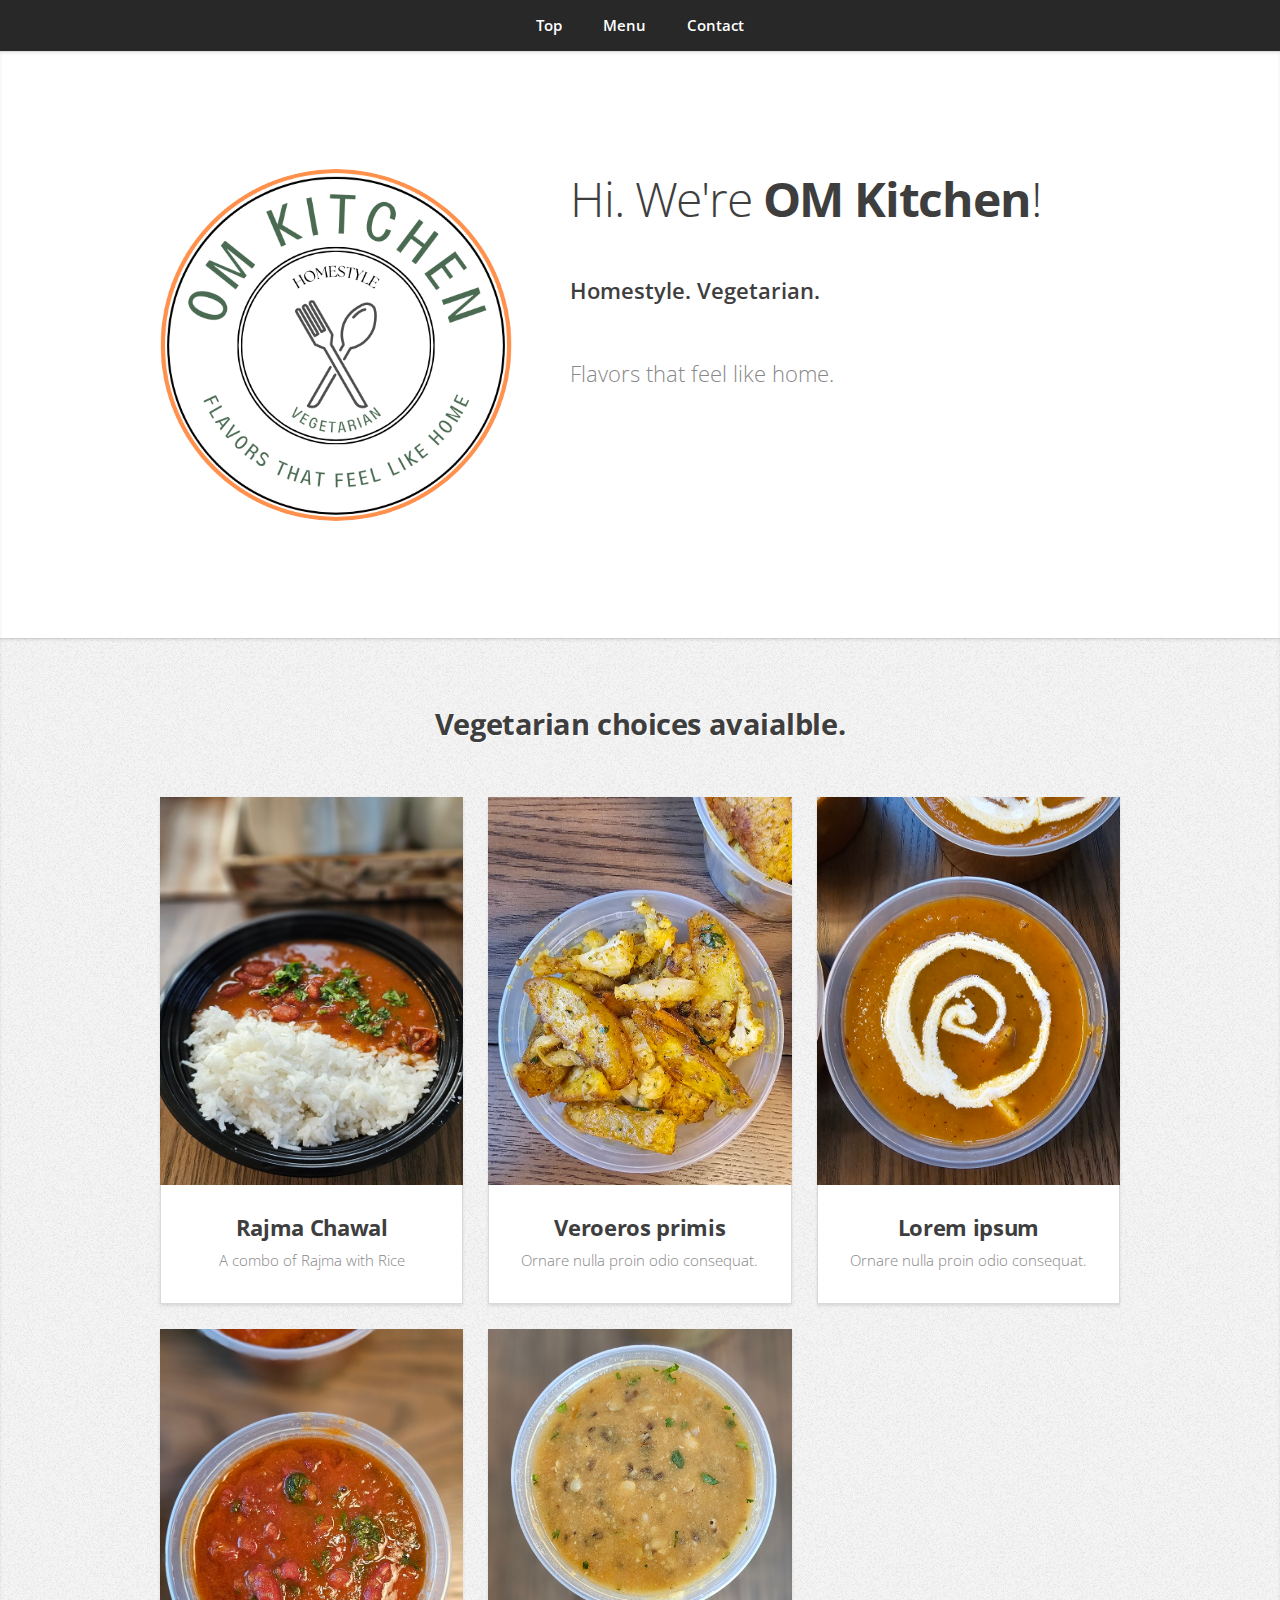
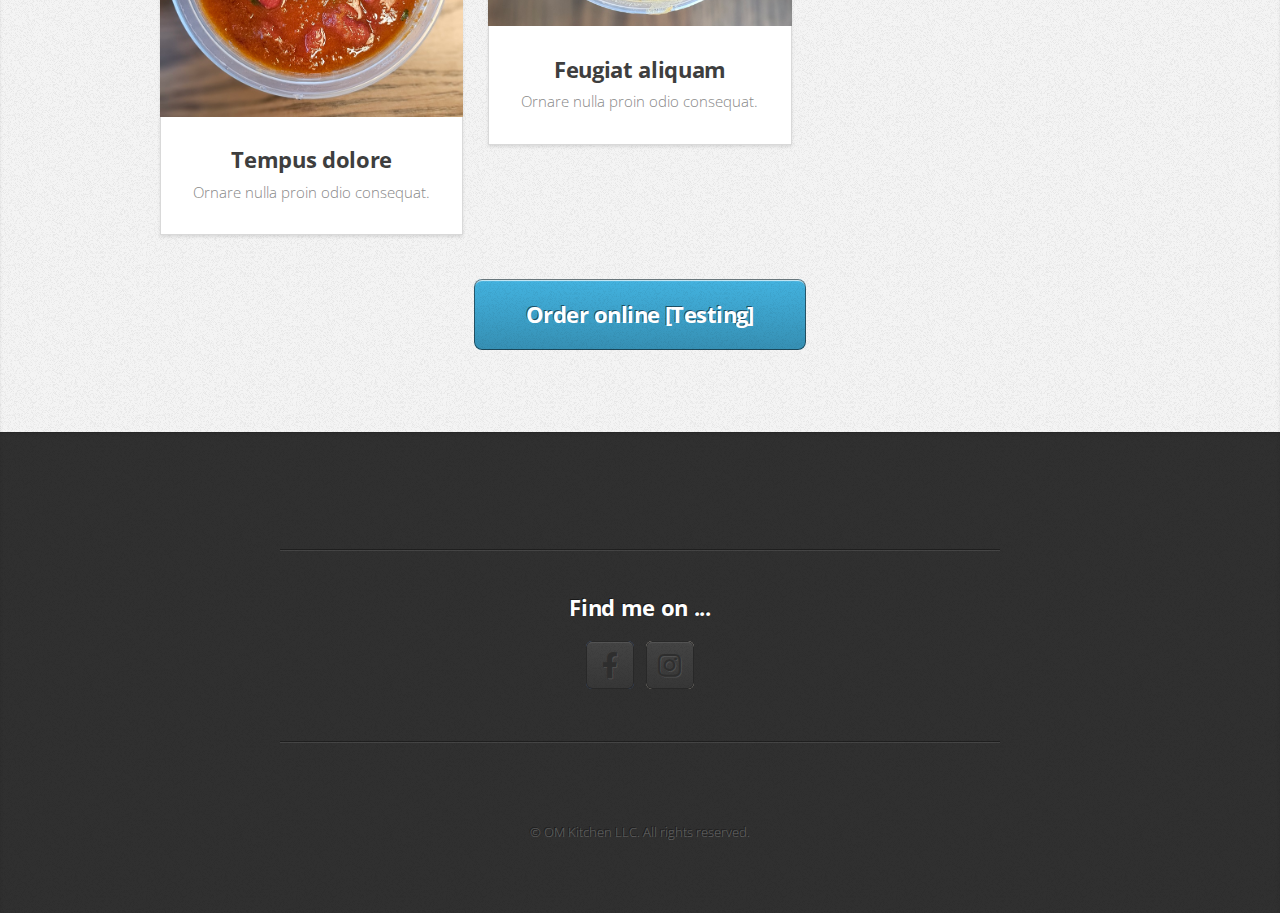
==== commit c2ccb495: "Change button to testing" ====
--- a/index.html
+++ b/index.html
@@ -84,7 +84,7 @@
 						</div>
 					</div>
 					<footer>
-						<a href="https://www.jotform.com/build/243621432026042" class="button large scrolly">Order online</a>
+						<a href="https://www.jotform.com/build/243621432026042" class="button large scrolly">Order online [Testing]</a>
 					</footer>
 				</div>
 			</article>
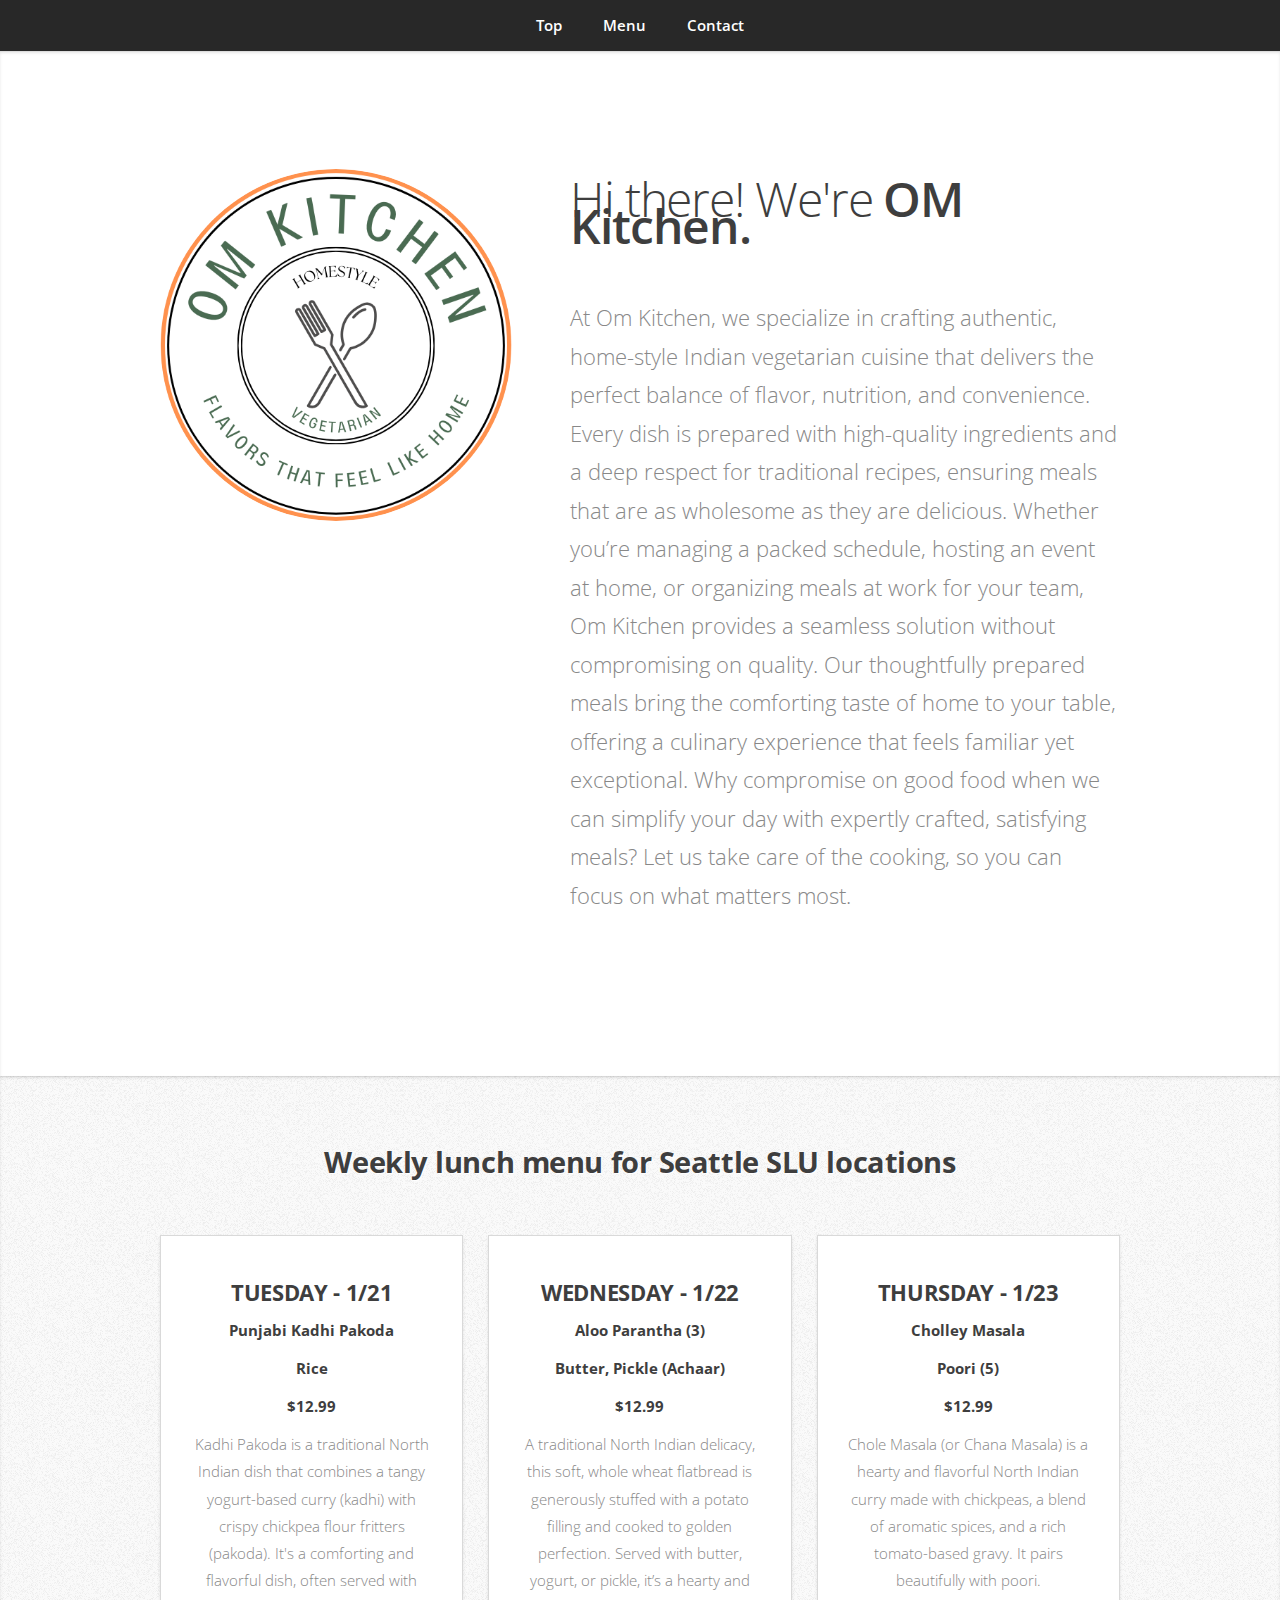
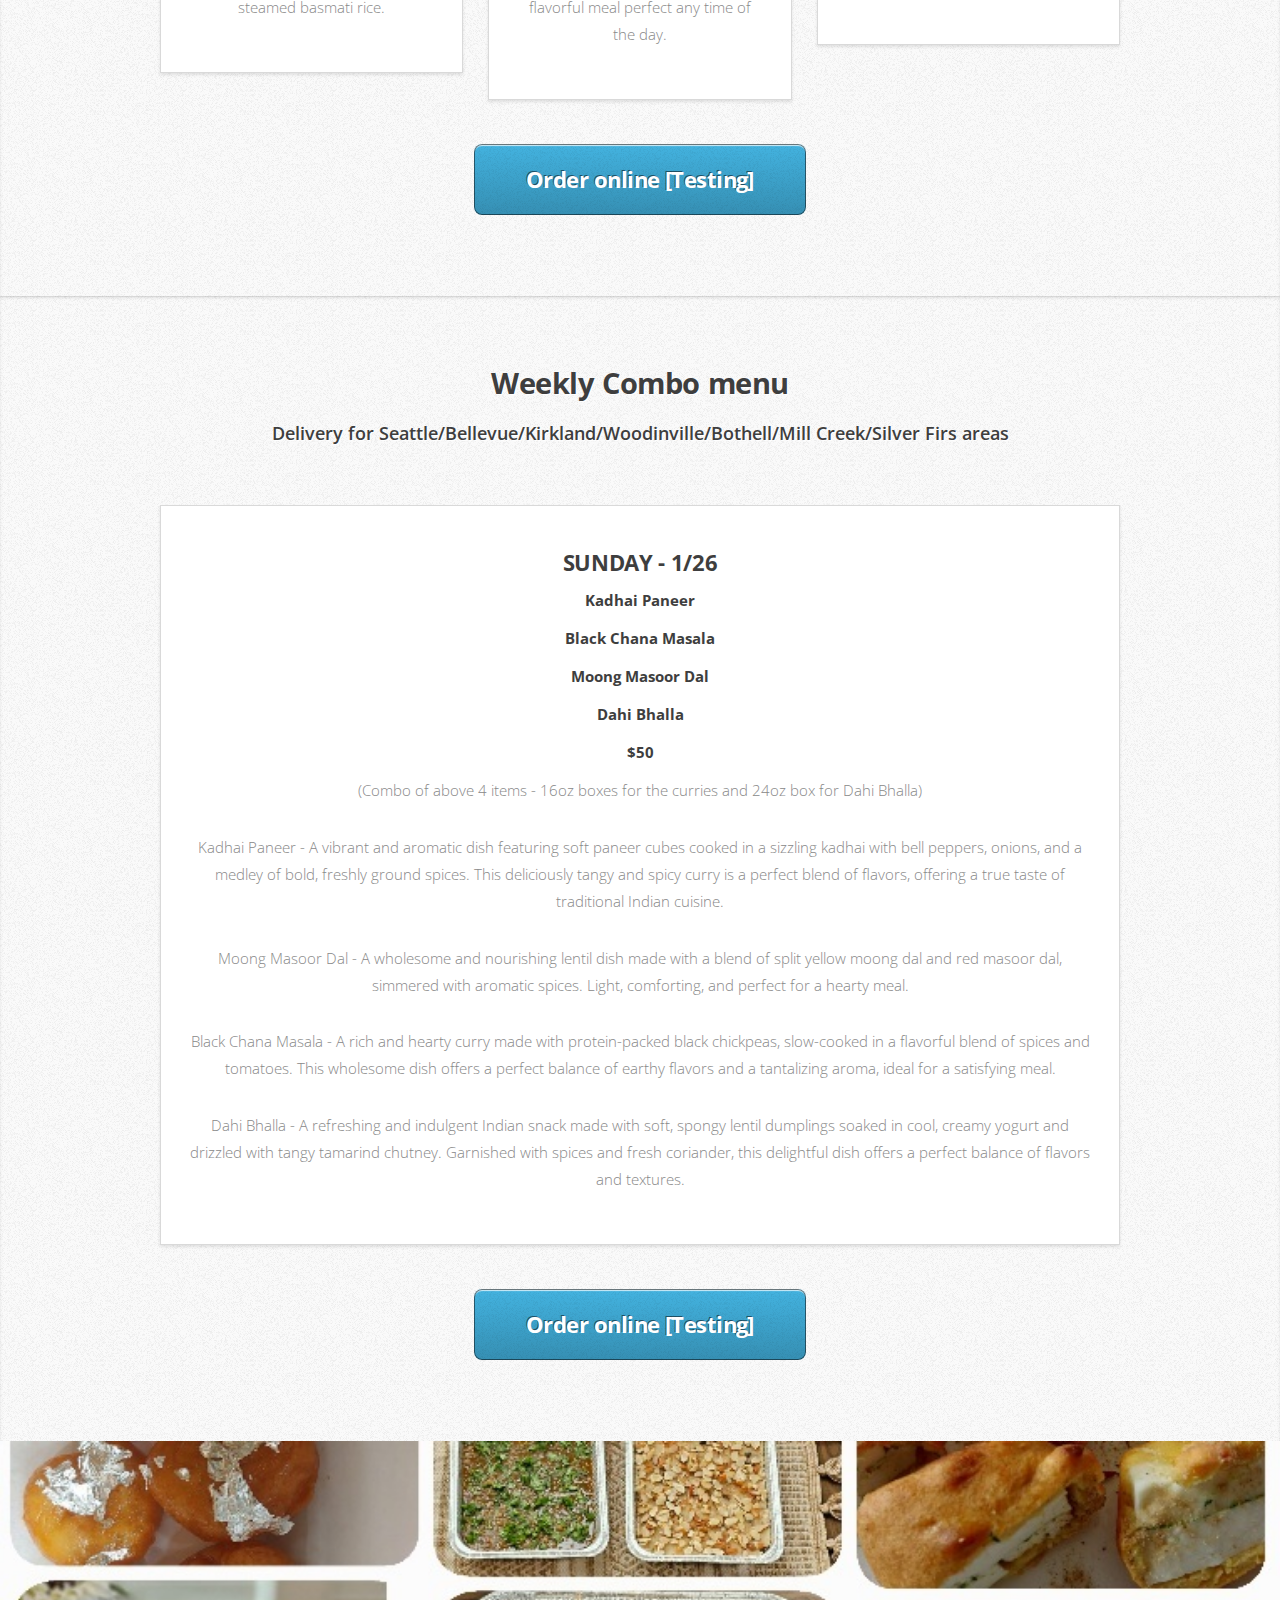
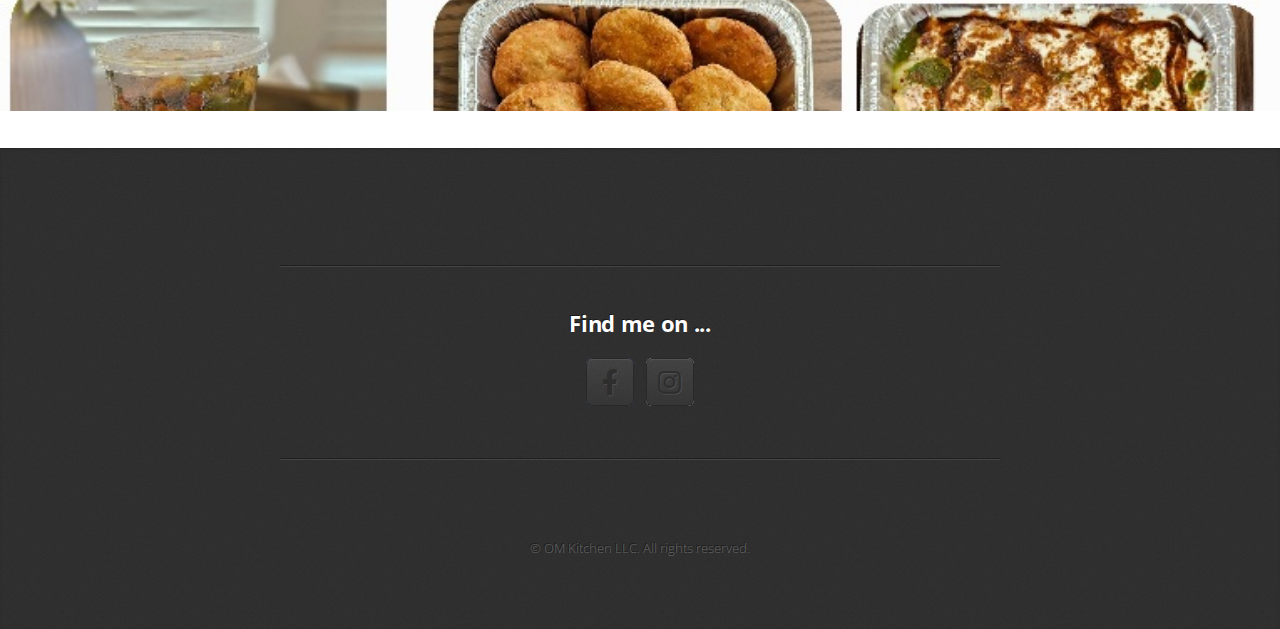
==== commit 21d664f4: "Removed pics grid and added menu" ====
--- a/index.html
+++ b/index.html
@@ -31,63 +31,96 @@
 						</div>
 						<div class="col-8 col-7-large col-12-medium">
 							<header>
-								<h1>Hi. We're <strong>OM Kitchen</strong>!</h1>
+								<h1>Hi there! We're <b>OM Kitchen.</b></h1>
 							</header>
-							<p><strong>Homestyle. Vegetarian.</strong></p>
-							<p>Flavors that feel like home.</p>
+							<p>At Om Kitchen, we specialize in crafting authentic, home-style Indian vegetarian cuisine that delivers the perfect balance of flavor, nutrition, and convenience. Every dish is prepared with high-quality ingredients and a deep respect for traditional recipes, ensuring meals that are as wholesome as they are delicious. Whether you’re managing a packed schedule, hosting an event at home, or organizing meals at work for your team, Om Kitchen provides a seamless solution without compromising on quality. Our thoughtfully prepared meals bring the comforting taste of home to your table, offering a culinary experience that feels familiar yet exceptional. Why compromise on good food when we can simplify your day with expertly crafted, satisfying meals? Let us take care of the cooking, so you can focus on what matters most.</p>
 						</div>
 					</div>
 				</div>
 			</article>
 
-		<!-- Portfolio -->
-			<article id="myMenu" class="wrapper style3">
-				<div class="container">
-					<header>
-						<h2>Vegetarian choices avaialble.</h2>
-					</header>
-					<div class="row">
-						<div class="col-4 col-6-medium col-12-small">
-							<article class="box style2">
-								<a href="#" class="image featured"><img src="images/combo_rc.jpg" alt="" /></a>
-								<h3><a href="#">Rajma Chawal</a></h3>
-								<p>A combo of Rajma with Rice</p>
-							</article>
-						</div>
-						<div class="col-4 col-6-medium col-12-small">
-							<article class="box style2">
-								<a href="#" class="image featured"><img src="images/item_ga.jpg" alt="" /></a>
-								<h3><a href="#">Veroeros primis</a></h3>
-								<p>Ornare nulla proin odio consequat.</p>
-							</article>
-						</div>
-						<div class="col-4 col-6-medium col-12-small">
-							<article class="box style2">
-								<a href="#" class="image featured"><img src="images/item_pbm.jpg" alt="" /></a>
-								<h3><a href="#">Lorem ipsum</a></h3>
-								<p>Ornare nulla proin odio consequat.</p>
-							</article>
-						</div>
-						<div class="col-4 col-6-medium col-12-small">
-							<article class="box style2">
-								<a href="#" class="image featured"><img src="images/item_r.jpg" alt="" /></a>
-								<h3><a href="#">Tempus dolore</a></h3>
-								<p>Ornare nulla proin odio consequat.</p>
-							</article>
-						</div>
-						<div class="col-4 col-6-medium col-12-small">
-							<article class="box style2">
-								<a href="#" class="image featured"><img src="images/item_dp.jpg" alt="" /></a>
-								<h3><a href="#">Feugiat aliquam</a></h3>
-								<p>Ornare nulla proin odio consequat.</p>
-							</article>
-						</div>
+		<!-- Lunch menu -->
+		<article id="work" class="wrapper style2">
+			<div class="container">
+				<header>
+					<h2>Weekly lunch menu for Seattle SLU locations </h2>
+				</header>
+				<div class="row aln-center">
+					<div class="col-4 col-6-medium col-12-small">
+						<section class="box style1">
+							<h3>TUESDAY - 1/21</h3>
+							<h4>Punjabi Kadhi Pakoda</h4>
+							<h4>Rice</h4>
+							<h4>$12.99</h4>	
+							<p>Kadhi Pakoda is a traditional North Indian dish that combines a tangy yogurt-based curry (kadhi) with crispy chickpea flour fritters (pakoda). It's a comforting and flavorful dish, often served with steamed basmati rice.</p>
+						</section>
 					</div>
-					<footer>
-						<a href="https://www.jotform.com/build/243621432026042" class="button large scrolly">Order online [Testing]</a>
-					</footer>
+					<div class="col-4 col-6-medium col-12-small">
+						<section class="box style1">
+							<h3>WEDNESDAY - 1/22</h3>
+							<h4>Aloo Parantha (3)</h4>
+							<h4>Butter, Pickle (Achaar) </h4>
+							<h4>$12.99</h4>
+							<p>A traditional North Indian delicacy, this soft, whole wheat flatbread is generously stuffed with a potato filling and cooked to golden perfection. Served with butter, yogurt, or pickle, it’s a hearty and flavorful meal perfect any time of the day.</p>
+						</section>
+					</div>
+					<div class="col-4 col-6-medium col-12-small">
+						<section class="box style1">
+							<h3>THURSDAY - 1/23</h3>
+							<h4>Cholley Masala</h4>
+							<h4>Poori (5)</h4>
+							<h4>$12.99</h4>
+							<p>Chole Masala (or Chana Masala) is a hearty and flavorful North Indian curry made with chickpeas, a blend of aromatic spices, and a rich tomato-based gravy. It pairs beautifully with poori.</p>
+						</section>
+					</div>
+					<!-- <div class="col-4 col-6-medium col-12-small">
+						<section class="box style1">
+							<h3>FRIDAY SPECIAL - 1/24</h3>
+							<h4>Veg Biryani</h4>
+							<h4>Onion Raita</h4>
+							<h4>$12.99</h4>
+							<p>A fragrant medley of basmati rice, fresh vegetables, and aromatic spices, layered and cooked to perfection. Paired with cool and refreshing onion raita for a delightful balance of flavors.</p>
+						</section>
+					</div> -->
 				</div>
-			</article>
+				<footer>
+					<a href="order.html" class="button large scrolly">Order online [Testing]</a>				
+				</footer>
+			</div>
+		</article>
+		
+
+		<!-- Weekly combo menu -->
+		<article id="work" class="wrapper style2">
+			<div class="container">
+				<header>
+					<h2>Weekly Combo menu</h2>
+					<p><strong>Delivery for Seattle/Bellevue/Kirkland/Woodinville/Bothell/Mill Creek/Silver Firs areas</strong></p>
+				</header>
+				<div class="row aln-center">
+					<div class="col-12 col-12-medium">
+						<section class="box style1">
+							<h3>SUNDAY - 1/26</h3>
+							<h4>Kadhai Paneer</h4>
+							<h4>Black Chana Masala</h4>
+							<h4>Moong Masoor Dal</h4>
+							<h4>Dahi Bhalla</h4>	
+							<h4>$50</h4>
+							<p>(Combo of above 4 items - 16oz boxes for the curries and 24oz box for Dahi Bhalla)</p>
+							<p>Kadhai Paneer - A vibrant and aromatic dish featuring soft paneer cubes cooked in a sizzling kadhai with bell peppers, onions, and a medley of bold, freshly ground spices. This deliciously tangy and spicy curry is a perfect blend of flavors, offering a true taste of traditional Indian cuisine.</p>
+							<p>Moong Masoor Dal - A wholesome and nourishing lentil dish made with a blend of split yellow moong dal and red masoor dal, simmered with aromatic spices. Light, comforting, and perfect for a hearty meal.</p>
+							<p>Black Chana Masala - A rich and hearty curry made with protein-packed black chickpeas, slow-cooked in a flavorful blend of spices and tomatoes. This wholesome dish offers a perfect balance of earthy flavors and a tantalizing aroma, ideal for a satisfying meal.</p>
+							<p>Dahi Bhalla - A refreshing and indulgent Indian snack made with soft, spongy lentil dumplings soaked in cool, creamy yogurt and drizzled with tangy tamarind chutney. Garnished with spices and fresh coriander, this delightful dish offers a perfect balance of flavors and textures.</p>
+						</section>
+					</div>
+				</div>
+				<footer>
+					<a href="order.html" class="button large scrolly">Order online [Testing]</a>				
+				</footer>
+			</div>
+		</article>
+			
+		<p><img src="images/banner.jpg" width=100% /></p>
 
 		<!-- Contact -->
 			<article id="contact" class="wrapper style4">
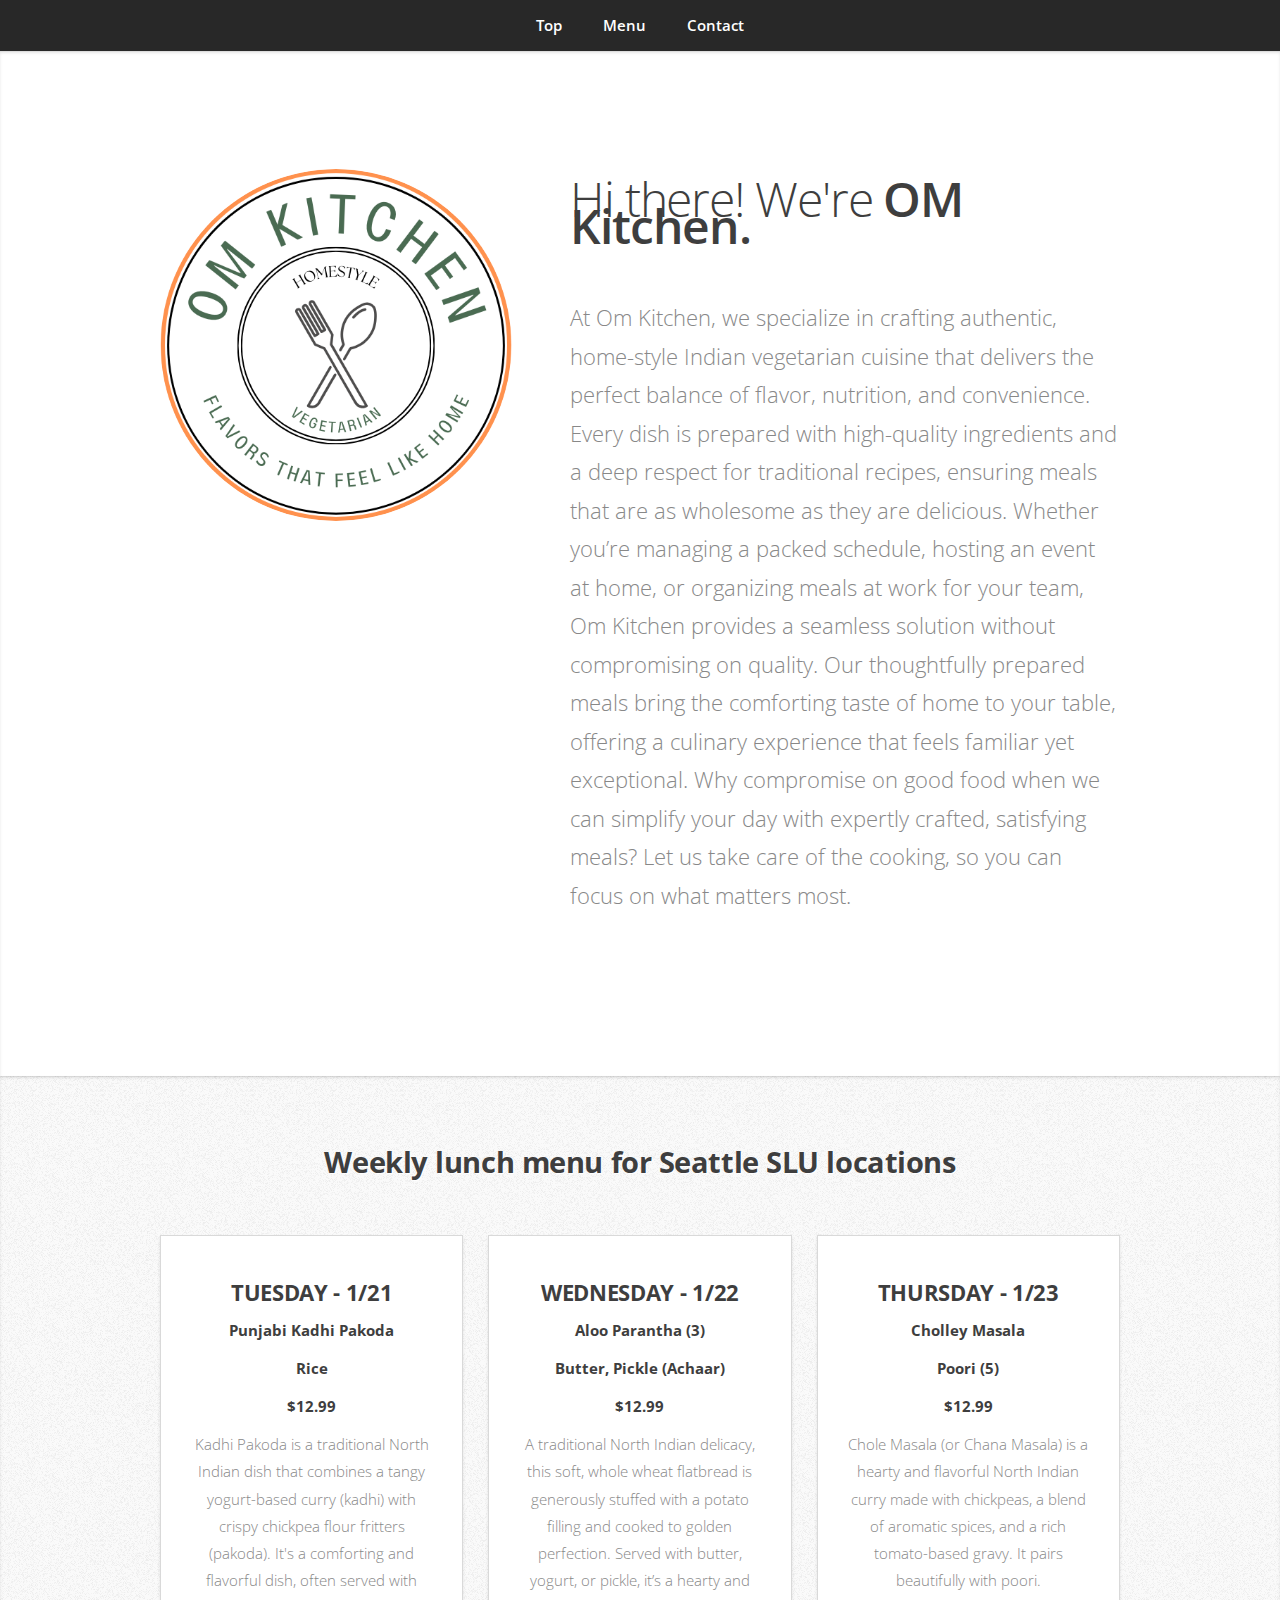
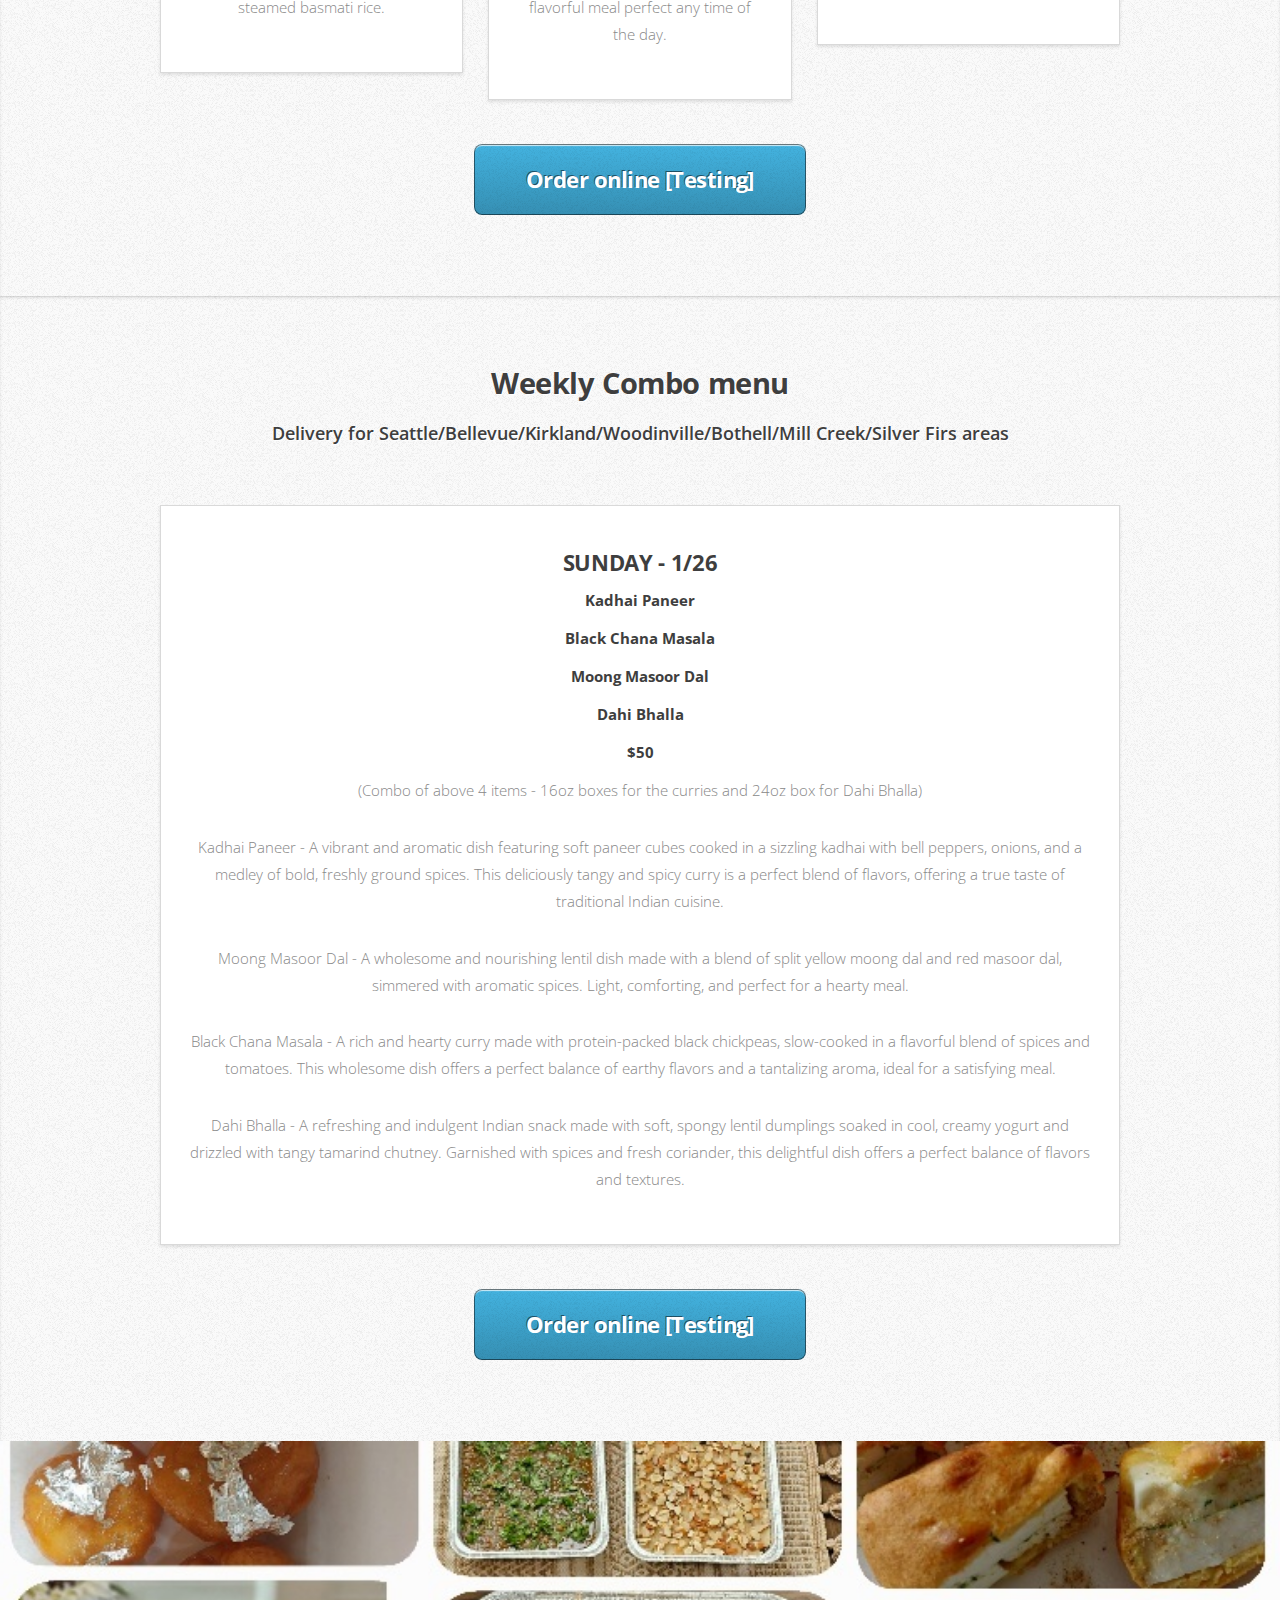
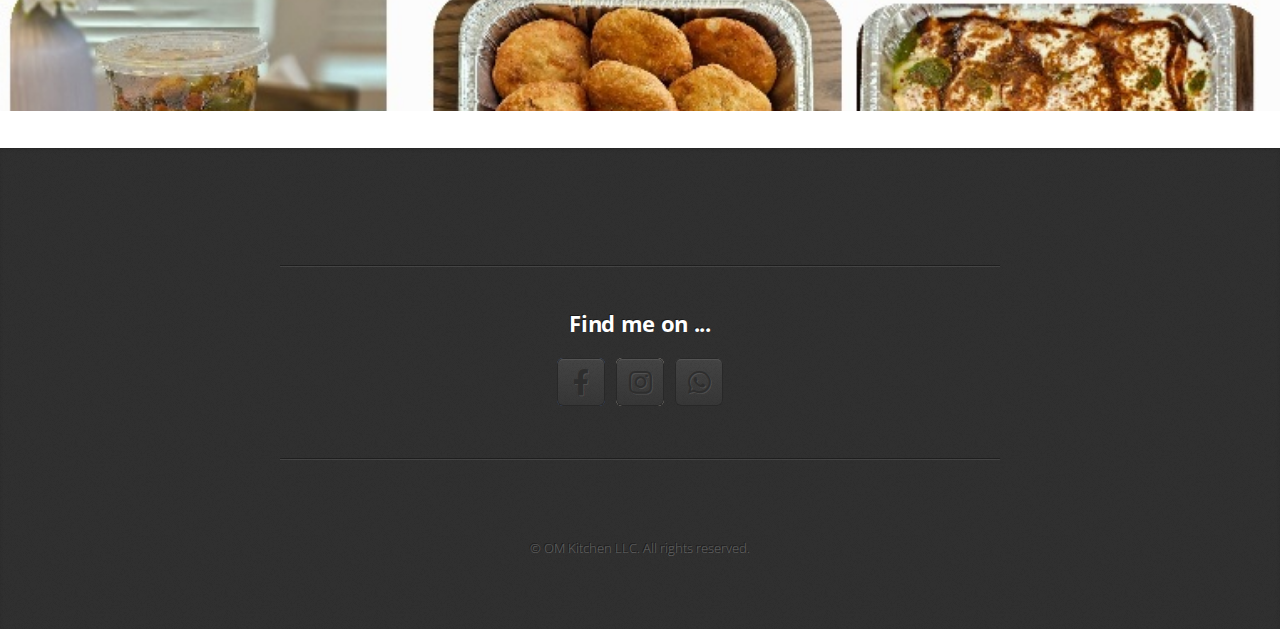
==== commit f43582de: "Rearranged banner to footer, added whatsapp link" ====
--- a/index.html
+++ b/index.html
@@ -130,8 +130,9 @@
 							<hr />
 							<h3>Find me on ...</h3>
 							<ul class="social">
-								<li><a href="#" class="icon brands fa-facebook-f"><span class="label">Facebook</span></a></li>
-								<li><a href="#" class="icon brands fa-instagram"><span class="label">Instagram</span></a></li>
+								<li><a href="https://www.facebook.com/profile.php?id=61560438556657" class="icon brands fa-facebook-f"><span class="label">Facebook</span></a></li>
+								<li><a href="https://www.instagram.com/omkitchen13/" class="icon brands fa-instagram"><span class="label">Instagram</span></a></li>
+								<li><a href="https://chat.whatsapp.com/KxX01PuVaPw3XvJPjI3Aw2" class="icon brands fa-whatsapp"><span class="label">Instagram</span></a></li>
 							</ul>
 							<hr />
 						</div>
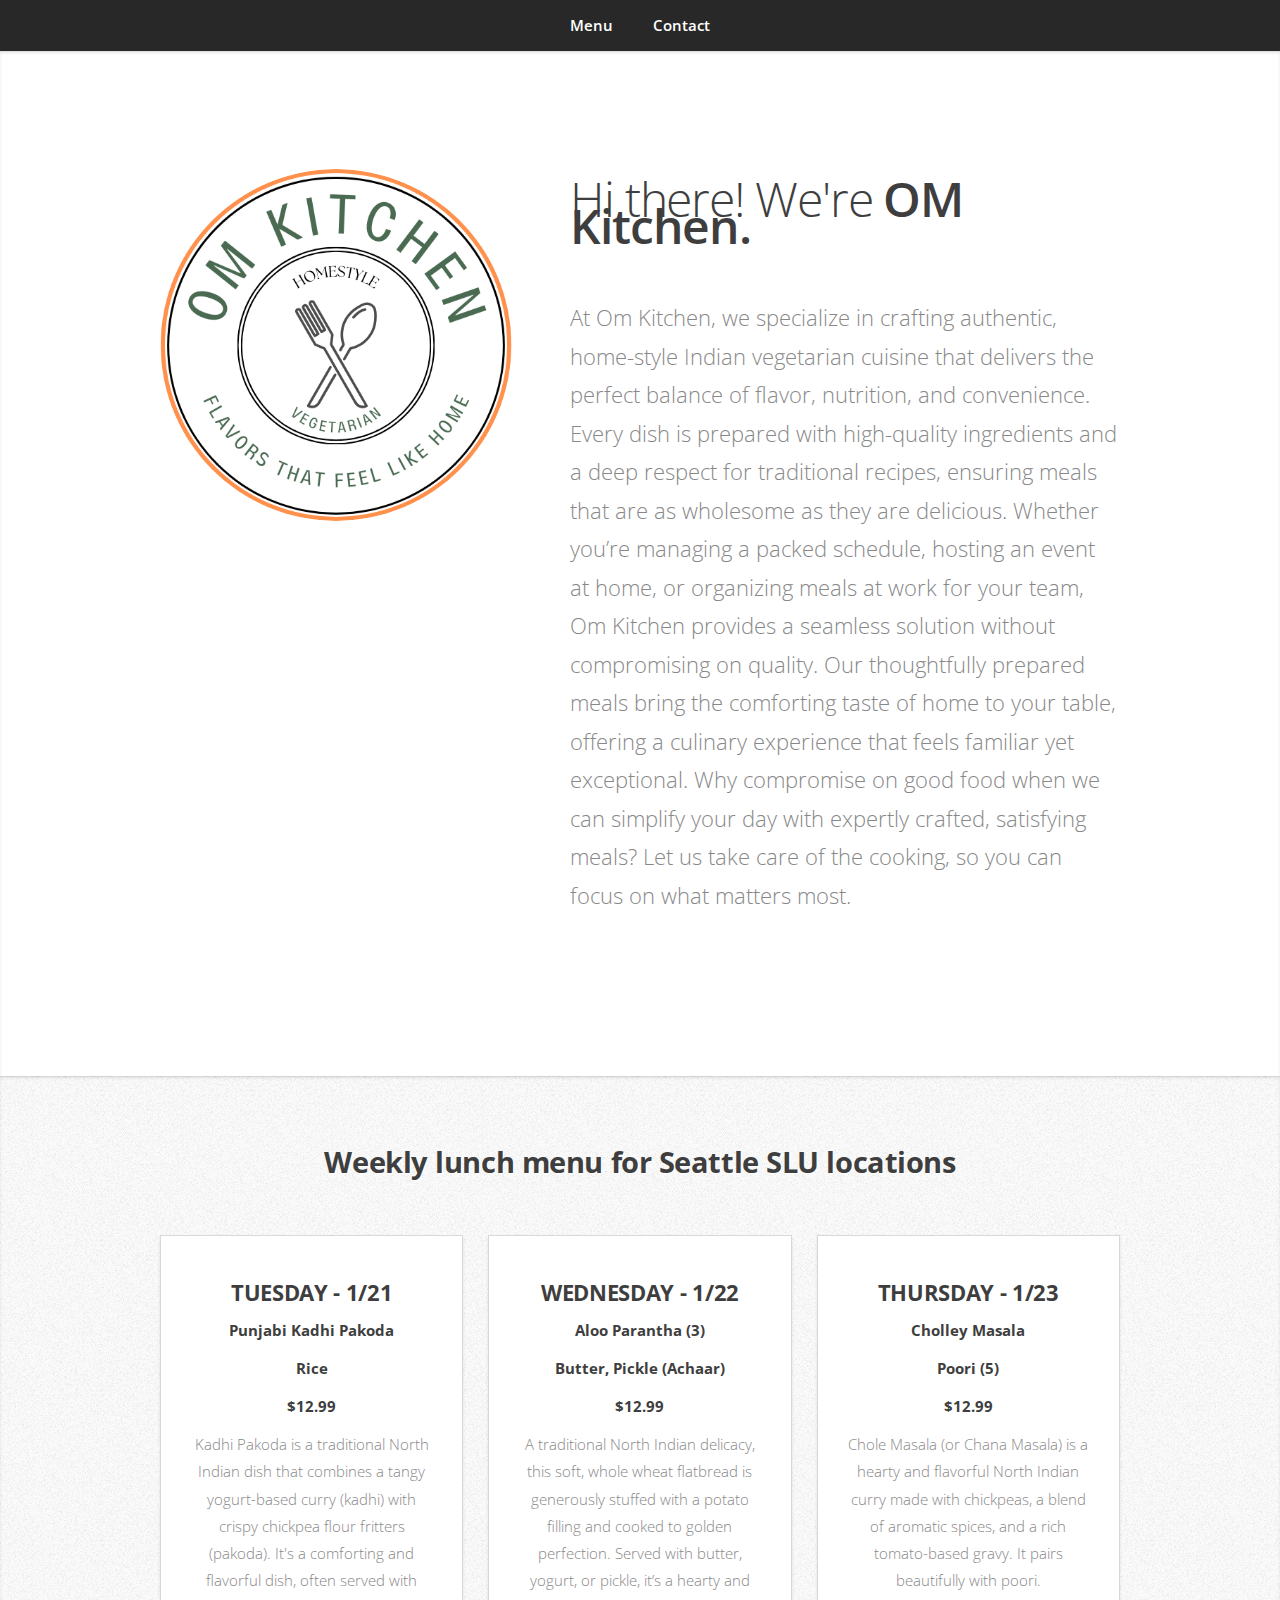
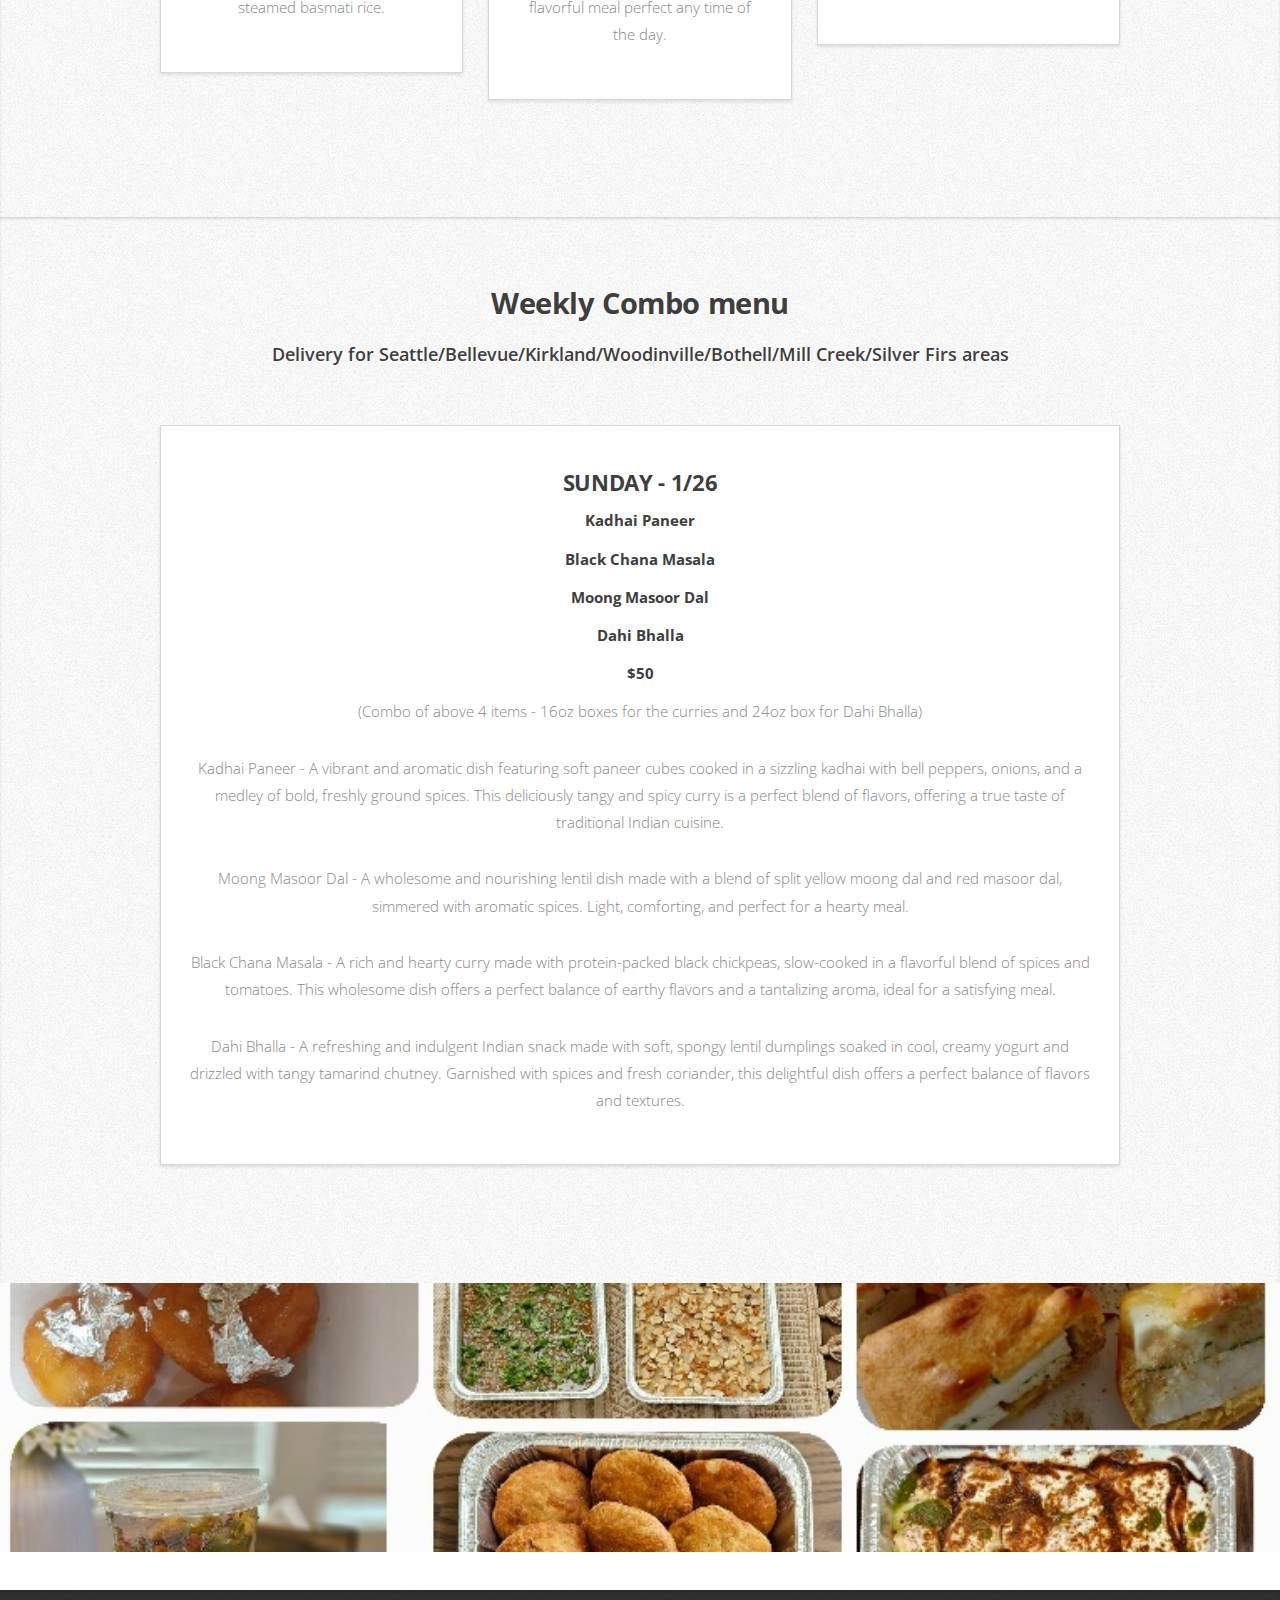
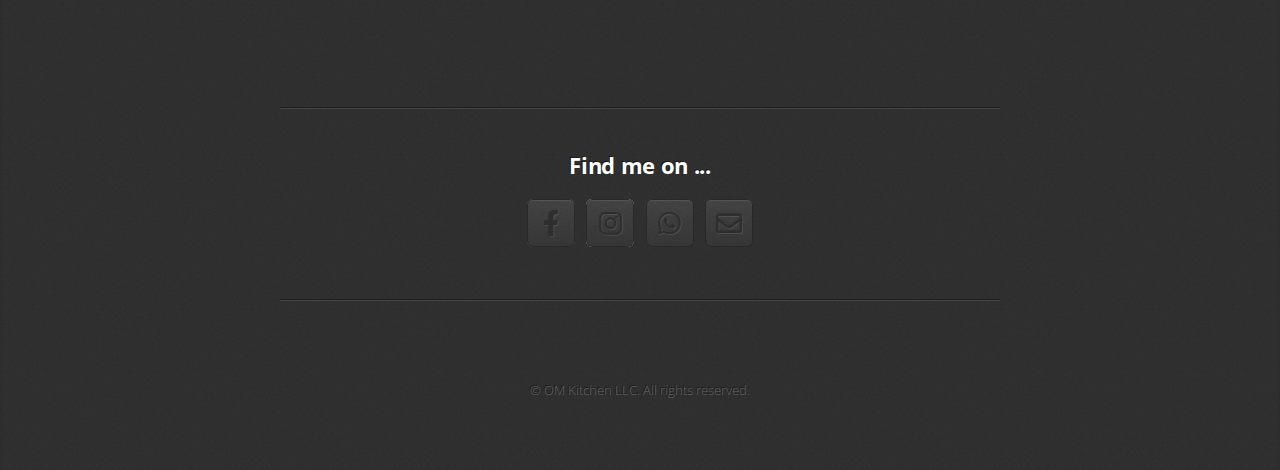
==== commit 4320593b: "Add email contact, change menu" ====
--- a/index.html
+++ b/index.html
@@ -16,7 +16,6 @@
 		<!-- Nav -->
 			<nav id="nav">
 				<ul class="container">
-					<li><a href="#top">Top</a></li>
 					<li><a href="#myMenu">Menu</a></li>
 					<li><a href="#contact">Contact</a></li>
 				</ul>
@@ -40,7 +39,7 @@
 			</article>
 
 		<!-- Lunch menu -->
-		<article id="work" class="wrapper style2">
+		<article id="myMenu" class="wrapper style2">
 			<div class="container">
 				<header>
 					<h2>Weekly lunch menu for Seattle SLU locations </h2>
@@ -84,7 +83,6 @@
 					</div> -->
 				</div>
 				<footer>
-					<a href="order.html" class="button large scrolly">Order online [Testing]</a>				
 				</footer>
 			</div>
 		</article>
@@ -115,7 +113,6 @@
 					</div>
 				</div>
 				<footer>
-					<a href="order.html" class="button large scrolly">Order online [Testing]</a>				
 				</footer>
 			</div>
 		</article>
@@ -133,6 +130,7 @@
 								<li><a href="https://www.facebook.com/profile.php?id=61560438556657" class="icon brands fa-facebook-f"><span class="label">Facebook</span></a></li>
 								<li><a href="https://www.instagram.com/omkitchen13/" class="icon brands fa-instagram"><span class="label">Instagram</span></a></li>
 								<li><a href="https://chat.whatsapp.com/KxX01PuVaPw3XvJPjI3Aw2" class="icon brands fa-whatsapp"><span class="label">Instagram</span></a></li>
+								<li><a href="mailto:omkitchen13@gmail.com" class="icon fa-envelope"><span class="label">EMail</span></a></li>
 							</ul>
 							<hr />
 						</div>
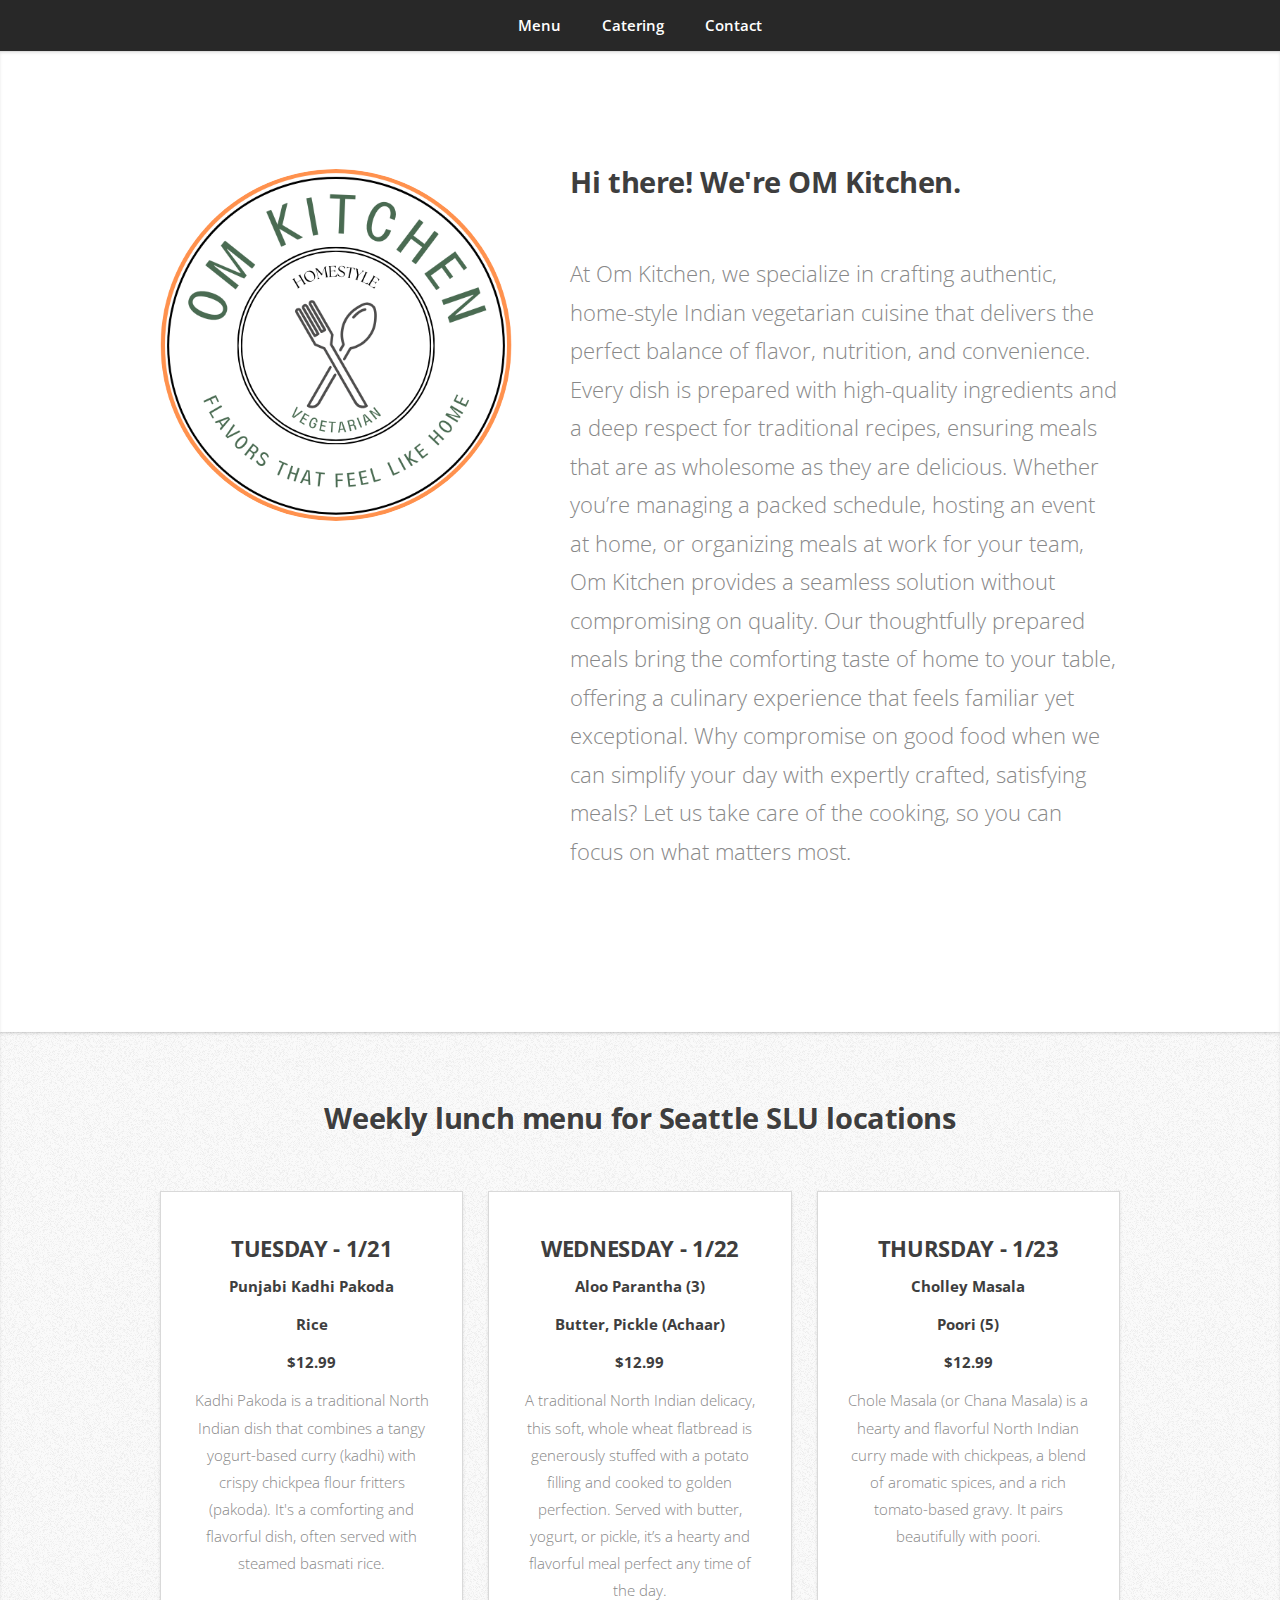
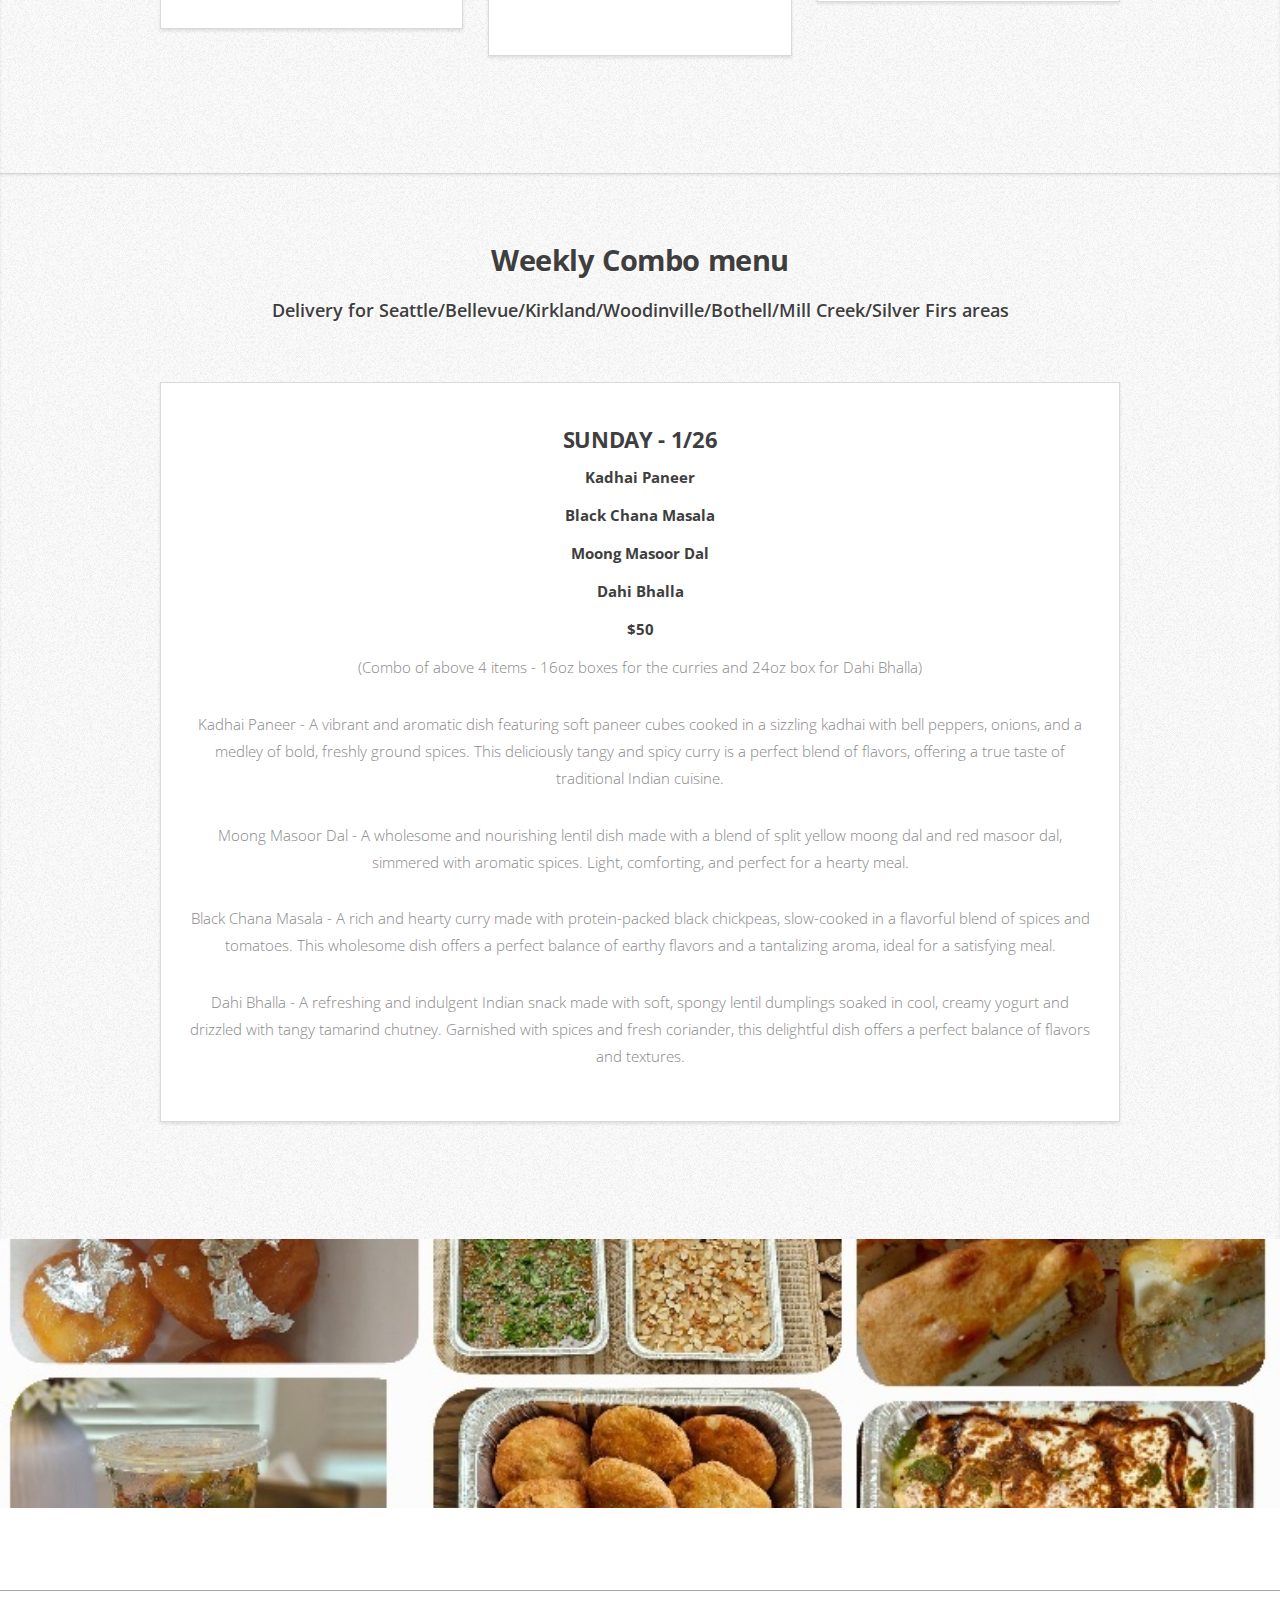
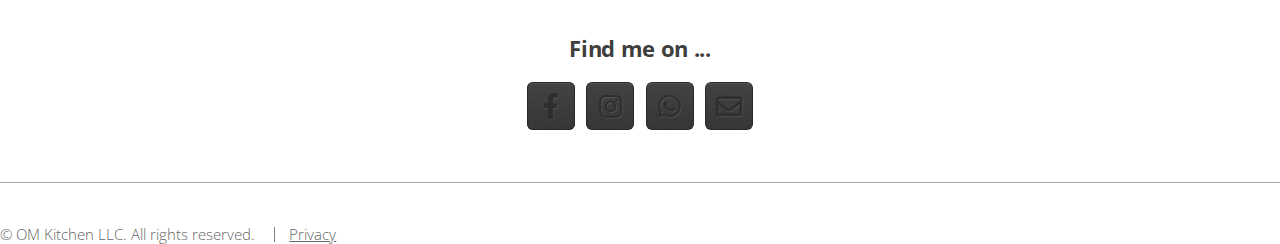
==== commit c3cfb3c2: "Footer updates, added privacy policy" ====
--- a/index.html
+++ b/index.html
@@ -17,6 +17,7 @@
 			<nav id="nav">
 				<ul class="container">
 					<li><a href="#myMenu">Menu</a></li>
+					<li><a href="#catering">Catering</a></li>
 					<li><a href="#contact">Contact</a></li>
 				</ul>
 			</nav>
@@ -30,7 +31,7 @@
 						</div>
 						<div class="col-8 col-7-large col-12-medium">
 							<header>
-								<h1>Hi there! We're <b>OM Kitchen.</b></h1>
+								<h2>Hi there! We're OM Kitchen.</h1>
 							</header>
 							<p>At Om Kitchen, we specialize in crafting authentic, home-style Indian vegetarian cuisine that delivers the perfect balance of flavor, nutrition, and convenience. Every dish is prepared with high-quality ingredients and a deep respect for traditional recipes, ensuring meals that are as wholesome as they are delicious. Whether you’re managing a packed schedule, hosting an event at home, or organizing meals at work for your team, Om Kitchen provides a seamless solution without compromising on quality. Our thoughtfully prepared meals bring the comforting taste of home to your table, offering a culinary experience that feels familiar yet exceptional. Why compromise on good food when we can simplify your day with expertly crafted, satisfying meals? Let us take care of the cooking, so you can focus on what matters most.</p>
 						</div>
@@ -120,10 +121,8 @@
 		<p><img src="images/banner.jpg" width=100% /></p>
 
 		<!-- Contact -->
-			<article id="contact" class="wrapper style4">
-				<div class="container medium">
 					<div class="row">
-						<div class="col-12">
+						<div class="col-12" align="center">
 							<hr />
 							<h3>Find me on ...</h3>
 							<ul class="social">
@@ -135,13 +134,11 @@
 							<hr />
 						</div>
 					</div>
-					<footer>
 						<ul id="copyright">
 							<li>&copy; OM Kitchen LLC. All rights reserved.</li>
+							<li><a href="privacy.html">Privacy</a></li>
+
 						</ul>
-					</footer>
-				</div>
-			</article>
 
 		<!-- Scripts -->
 			<script src="assets/js/jquery.min.js"></script>
--- a/assets/css/main.css
+++ b/assets/css/main.css
@@ -2009,7 +2009,7 @@
 		}
 
 		.wrapper.style4 {
-			background-color: #303030;
+			background-color: #858282;
 			color: #999;
 			text-shadow: -1px -1px 0px #181818;
 		}
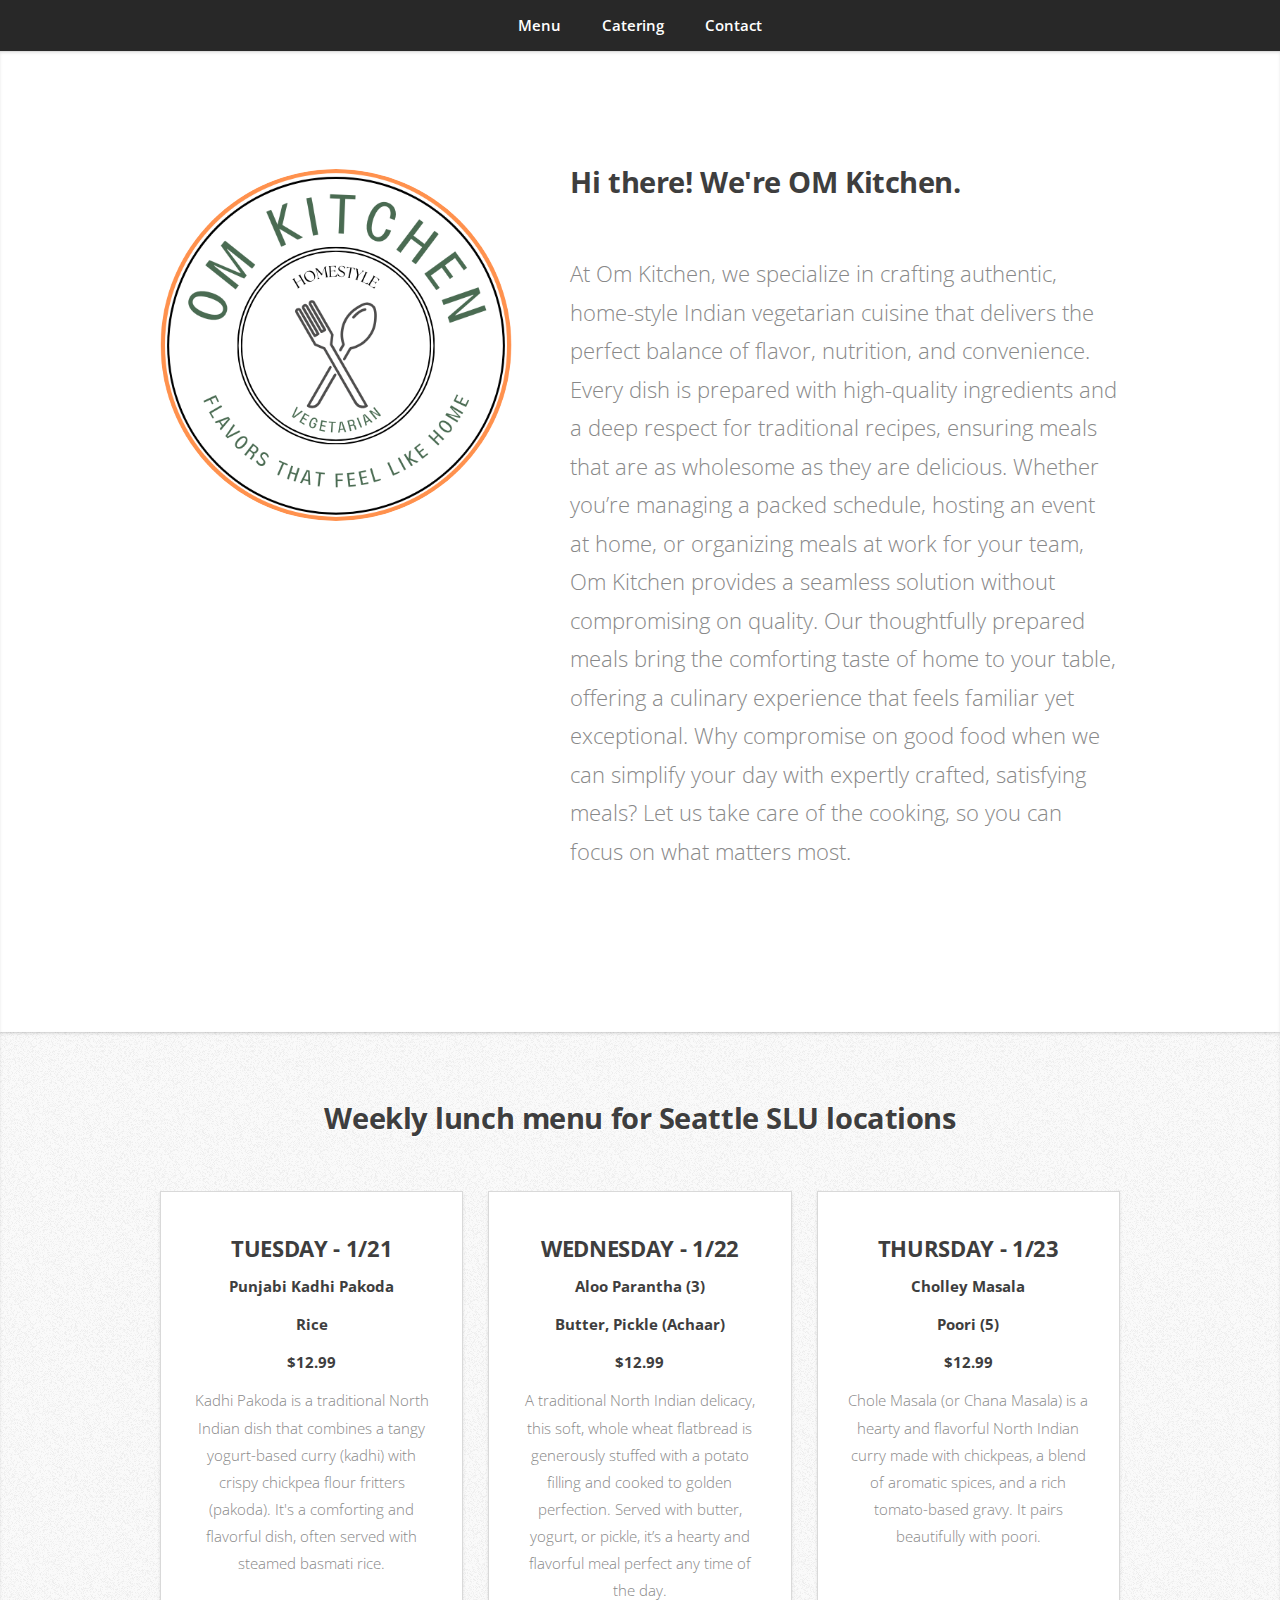
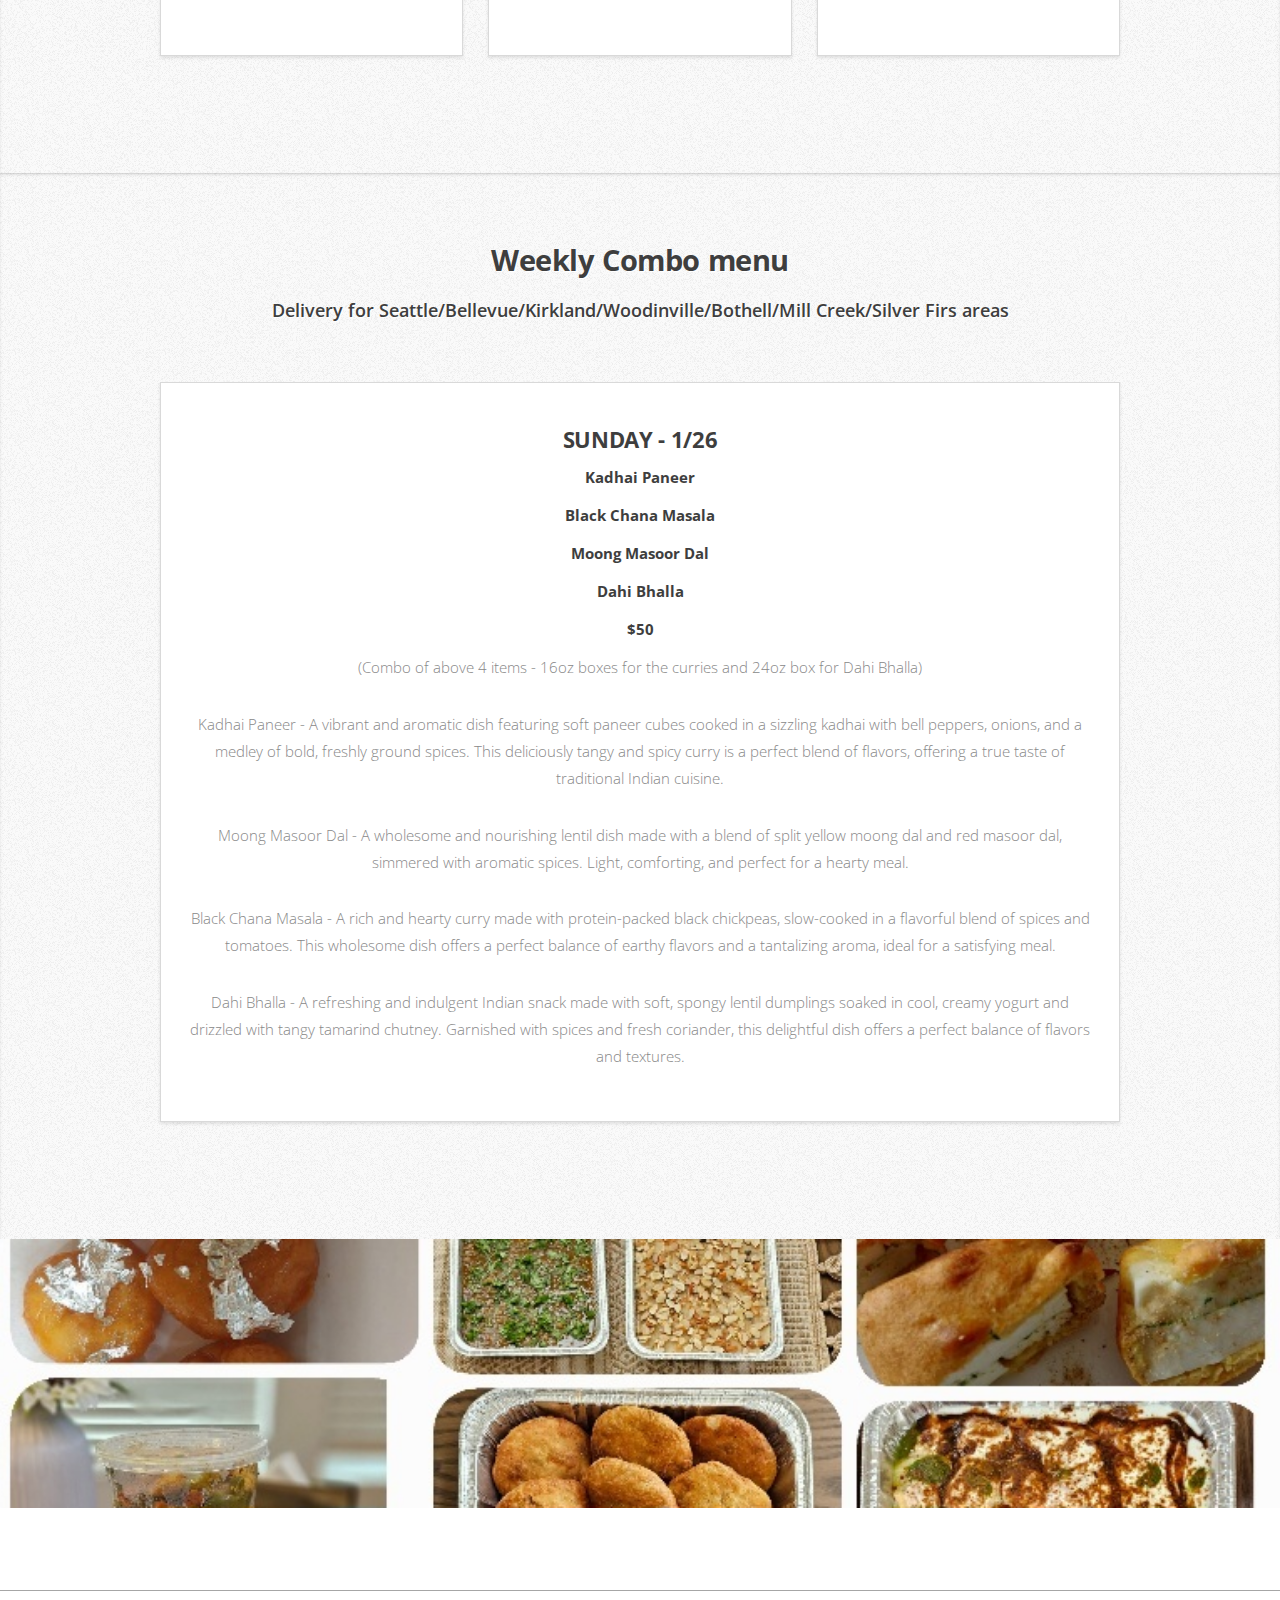
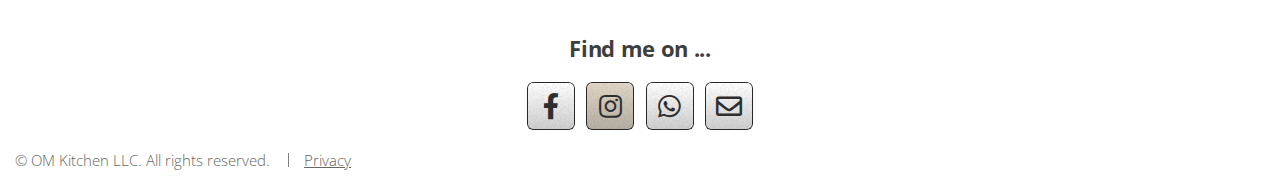
==== commit 546719fc: "sytle fixes" ====
--- a/index.html
+++ b/index.html
@@ -131,7 +131,6 @@
 								<li><a href="https://chat.whatsapp.com/KxX01PuVaPw3XvJPjI3Aw2" class="icon brands fa-whatsapp"><span class="label">Instagram</span></a></li>
 								<li><a href="mailto:omkitchen13@gmail.com" class="icon fa-envelope"><span class="label">EMail</span></a></li>
 							</ul>
-							<hr />
 						</div>
 					</div>
 						<ul id="copyright">
--- a/assets/css/main.css
+++ b/assets/css/main.css
@@ -1804,7 +1804,7 @@
 					-webkit-transition: background-color .2s ease-in-out;
 					-ms-transition: background-color .2s ease-in-out;
 					transition: background-color .2s ease-in-out;
-					background-color: #444;
+					/* background-color: #444; */
 					border-radius: 6px;
 					box-shadow: inset 0px 0px 0px 1px #282828, inset 0px 2px 1px 0px rgba(255, 255, 255, 0.1);
 					color: #2E2E2E !important;
@@ -1823,9 +1823,9 @@
 					background-color: #2DAAE4;
 				}
 
-				ul.social li a.fa-facebook-f {
+				/* ul.social li a.fa-facebook-f {
 					background-color: #3C5A98;
-				}
+				} */
 
 				ul.social li a.fa-dribbble {
 					background-color: #C4376B;
@@ -1919,6 +1919,7 @@
 
 		.box.style1 {
 			padding: 3em 2em 3.5em 2em;
+			height: 100%;
 		}
 
 			.box.style1 h3 {
@@ -1989,7 +1990,7 @@
 	.wrapper {
 		background-image: url("images/bg.png");
 		box-shadow: inset 0px 1px 0px 0px rgba(0, 0, 0, 0.05), inset 0px 2px 3px 0px rgba(0, 0, 0, 0.1);
-		padding: 8em 0 8em 0;
+		padding: 8em 0 1em 0;
 		text-align: center;
 	}
 
@@ -2105,7 +2106,7 @@
 	}
 
 	#top {
-		padding: 10em 0 10em 0;
+		padding: 10em 0 1em 0;
 		text-align: left;
 	}
 
@@ -2140,11 +2141,11 @@
 /* Copyright */
 
 	#copyright {
+		padding: 1em;
 		color: #666;
 		font-size: 1em;
 		line-height: 1em;
 		list-style: none;
-		padding-left: 0;
 		margin-bottom: 0;
 	}
 
